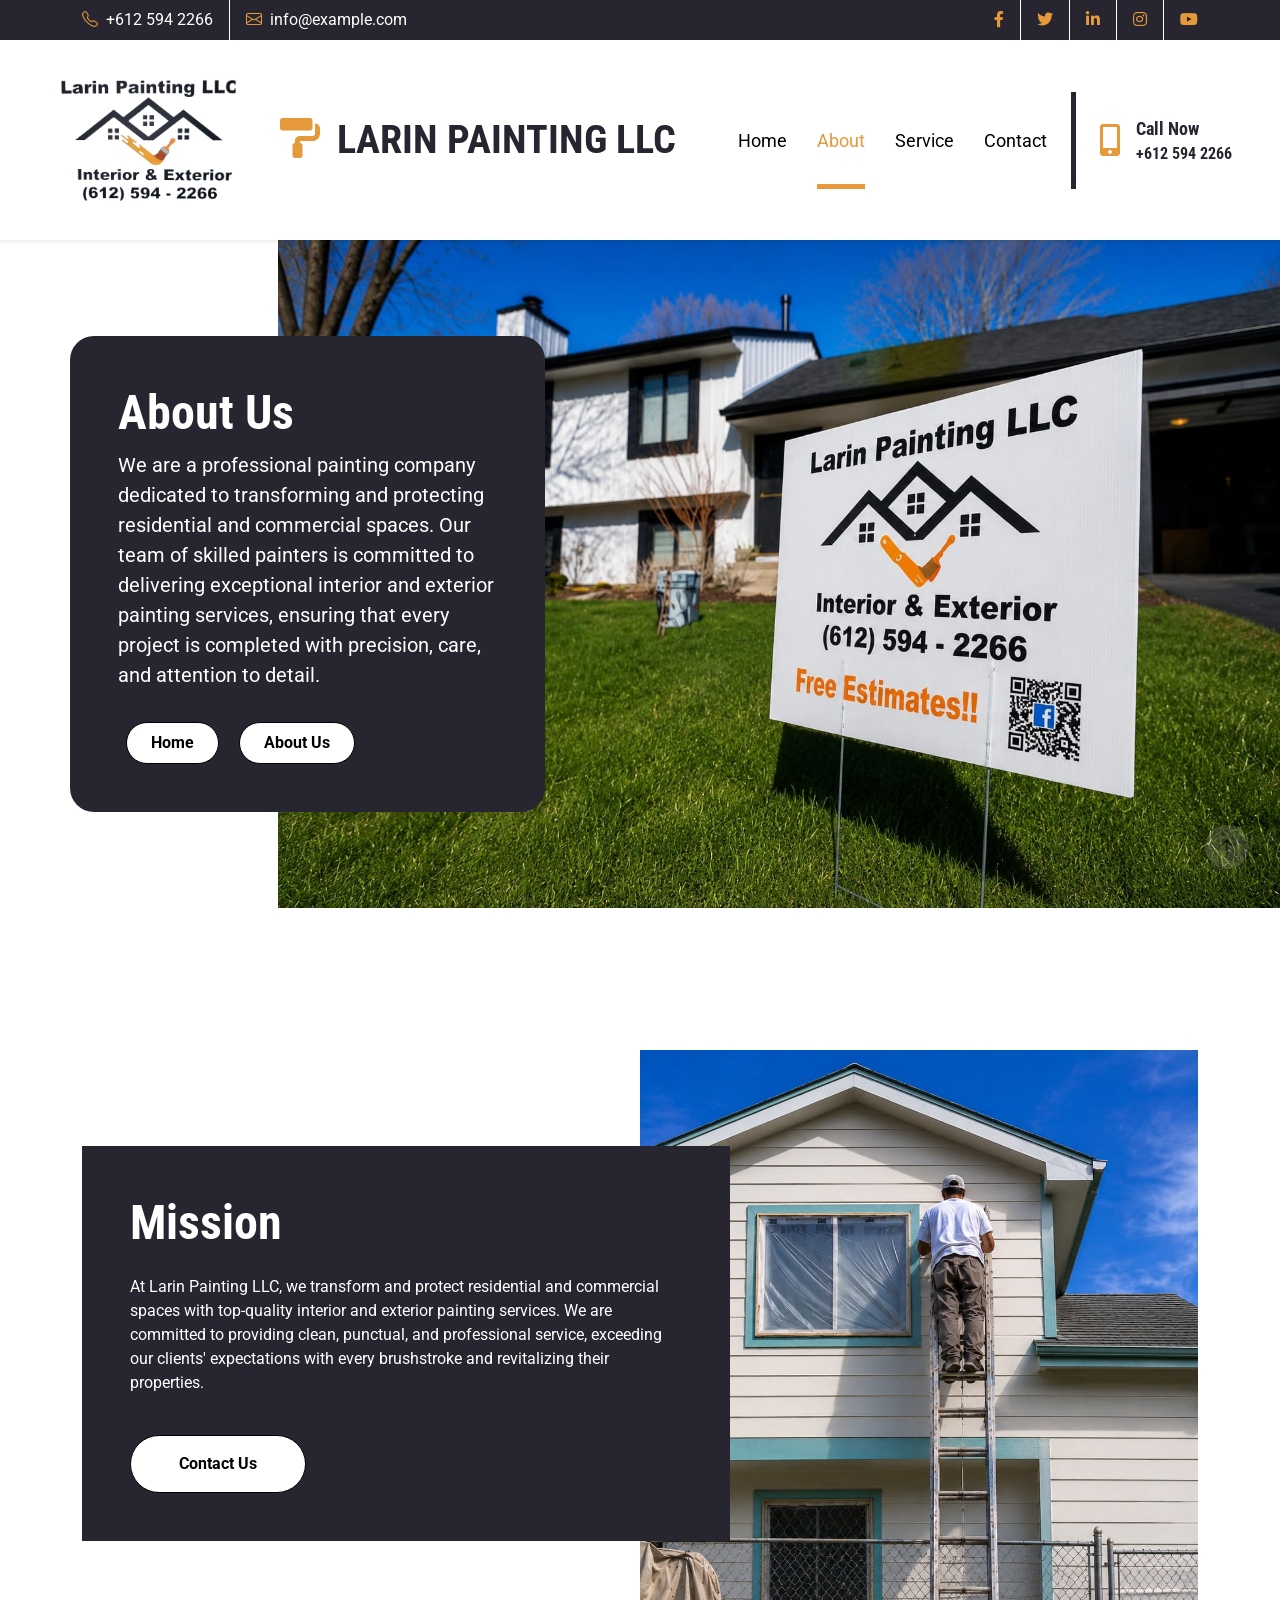
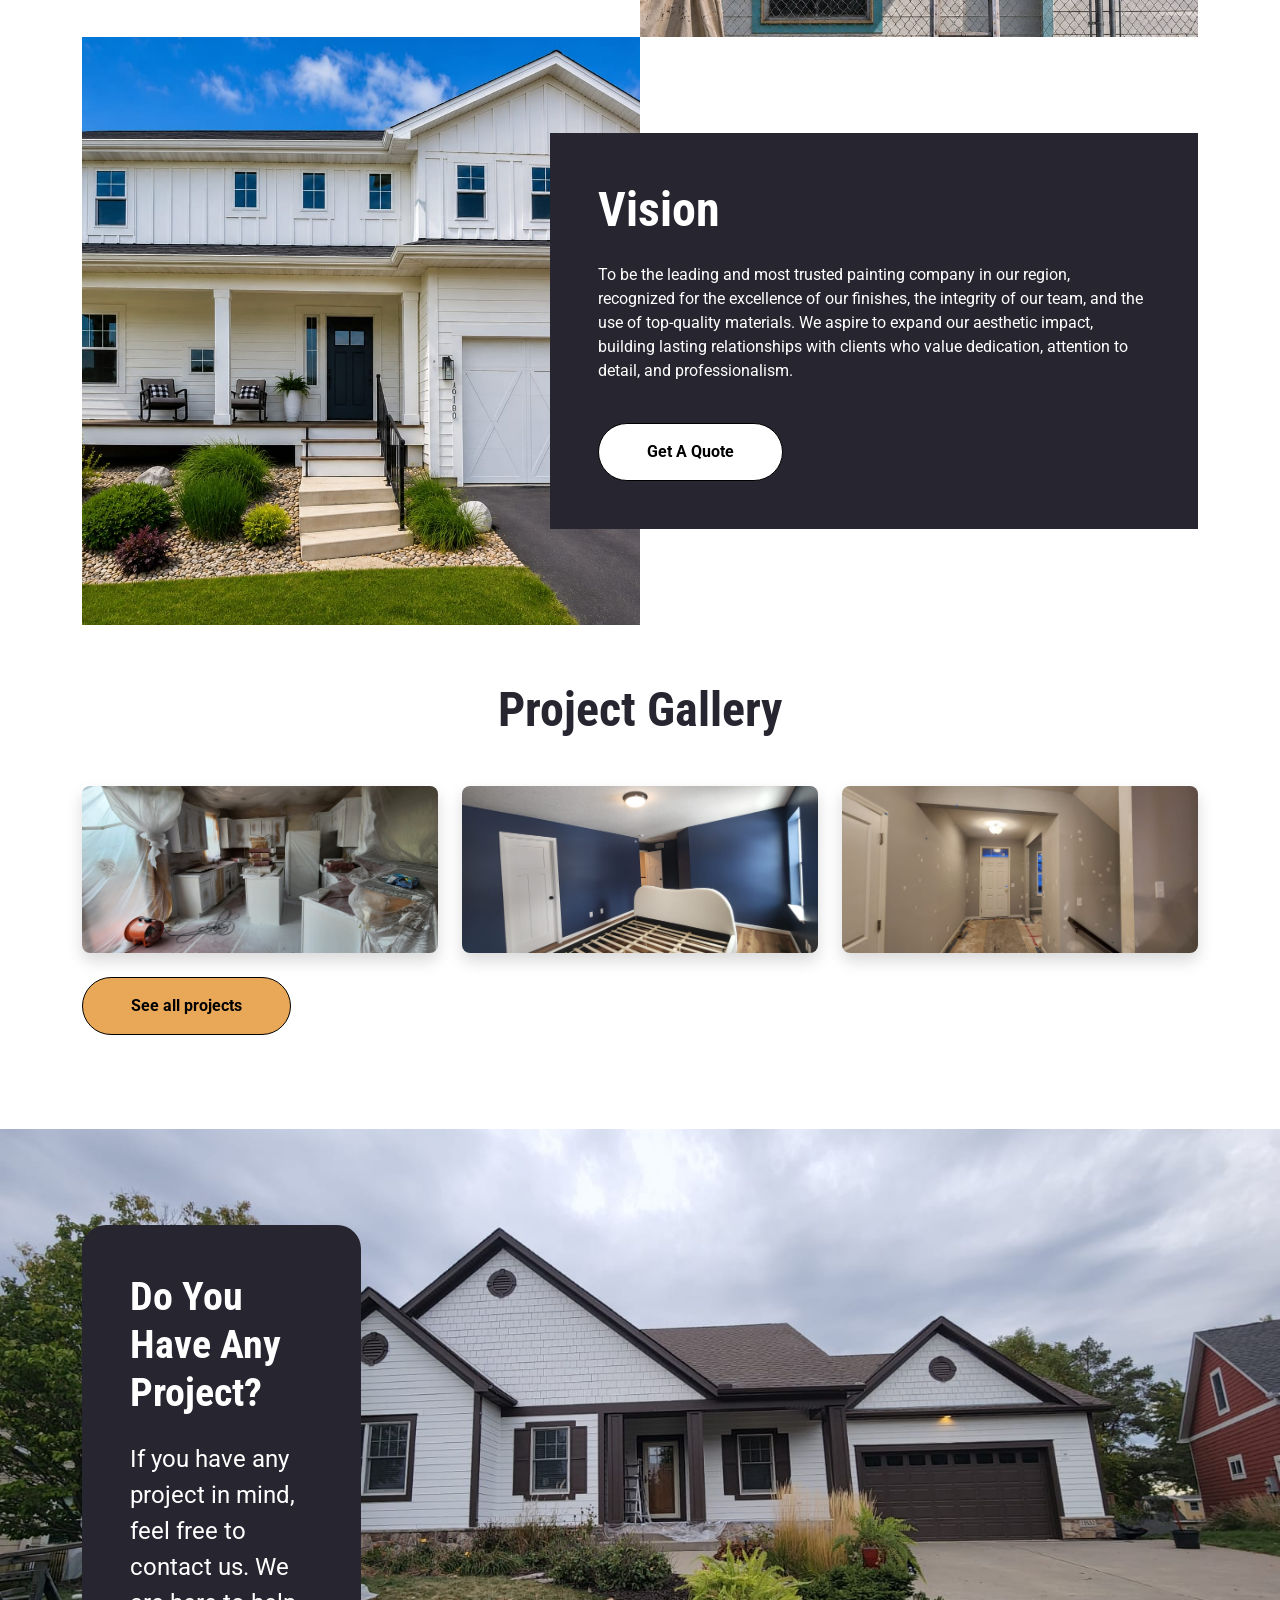
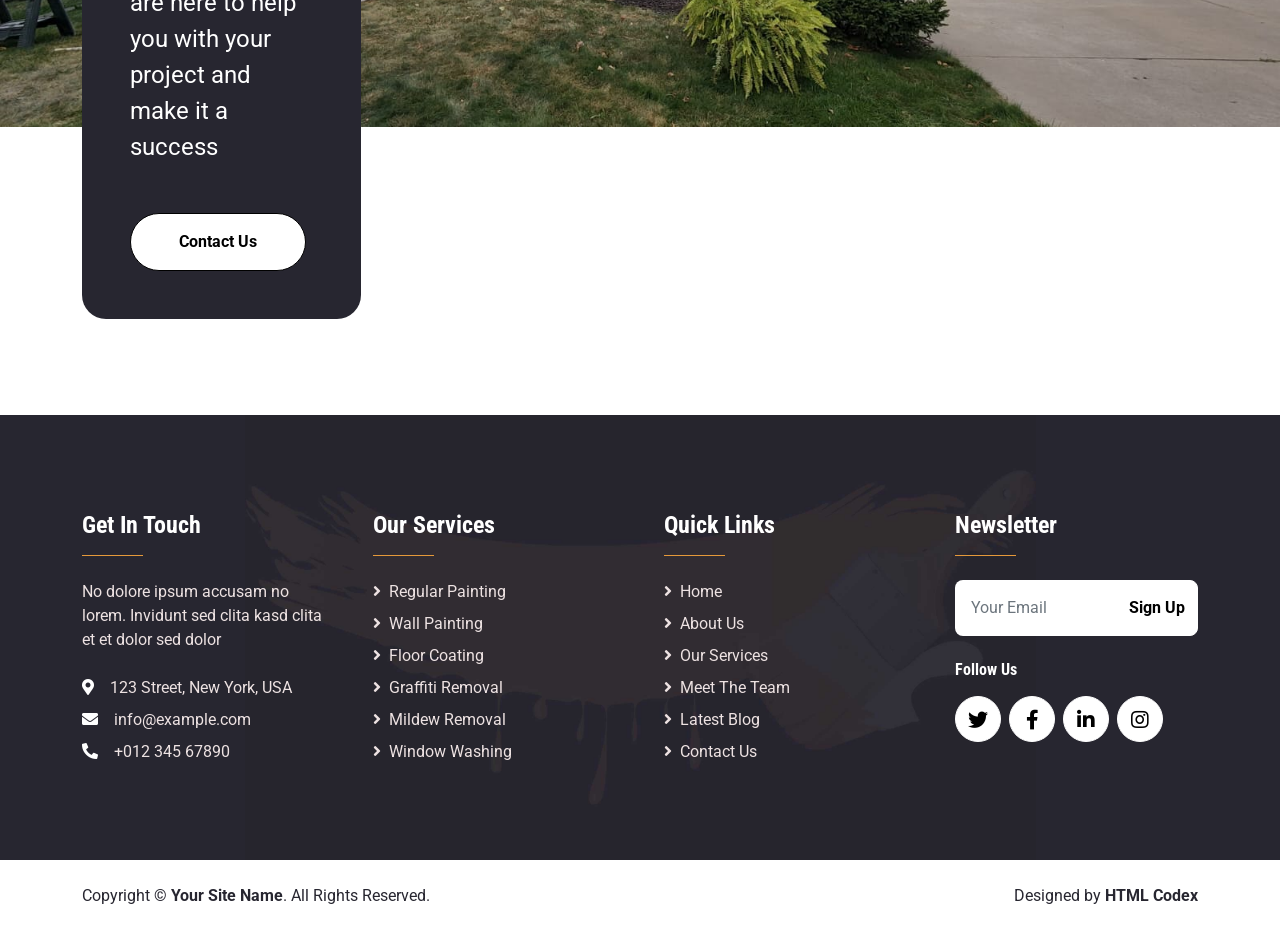
==== about.html @ 60dabbf8 "Correo agregado" ====
<!doctype html>
<html lang="en">
  <head>
    <meta charset="utf-8" />
    <title>PAINTER - Painting Company Website Template</title>
    <meta content="width=device-width, initial-scale=1.0" name="viewport" />
    <meta content="Free HTML Templates" name="keywords" />
    <meta content="Free HTML Templates" name="description" />

    <!-- Favicon -->
    <link href="img/favicon.ico" rel="icon" />

    <!-- Google Web Fonts -->
    <link rel="preconnect" href="https://fonts.gstatic.com" />
    <link
      href="https://fonts.googleapis.com/css2?family=Roboto+Condensed:wght@400;700&family=Roboto:wght@400;700&display=swap"
      rel="stylesheet"
    />

    <!-- Icon Font Stylesheet -->
    <link
      href="https://cdnjs.cloudflare.com/ajax/libs/font-awesome/5.15.0/css/all.min.css"
      rel="stylesheet"
    />
    <link
      href="https://cdn.jsdelivr.net/npm/bootstrap-icons@1.4.1/font/bootstrap-icons.css"
      rel="stylesheet"
    />

    <!-- Libraries Stylesheet -->
    <link href="lib/owlcarousel/assets/owl.carousel.min.css" rel="stylesheet" />

    <!-- Customized Bootstrap Stylesheet -->
    <link href="css/bootstrap.min.css" rel="stylesheet" />

    <!-- Template Stylesheet -->
    <link href="css/style.css" rel="stylesheet" />
  </head>

  <body>
    <!-- Topbar Start -->
    <div class="container-fluid bg-dark d-none d-lg-block">
      <div class="container">
        <div class="row">
          <div class="col-md-6 text-center text-lg-start mb-2 mb-lg-0">
            <div class="d-inline-flex align-items-center">
              <a class="text-white py-2 pe-3 border-end border-white" href=""
                ><i class="bi bi-telephone text-secondary me-2"></i>+612 594
                2266</a
              >
              <a class="text-white py-2 px-3" href=""
                ><i class="bi bi-envelope text-secondary me-2"></i
                >info@example.com</a
              >
            </div>
          </div>
          <div class="col-md-6 text-center text-lg-end">
            <div class="d-inline-flex align-items-center">
              <a class="text-body py-2 px-3 border-end border-white" href="">
                <i class="fab fa-facebook-f text-secondary"></i>
              </a>
              <a class="text-body py-2 px-3 border-end border-white" href="">
                <i class="fab fa-twitter text-secondary"></i>
              </a>
              <a class="text-body py-2 px-3 border-end border-white" href="">
                <i class="fab fa-linkedin-in text-secondary"></i>
              </a>
              <a class="text-body py-2 px-3 border-end border-white" href="">
                <i class="fab fa-instagram text-secondary"></i>
              </a>
              <a class="text-body py-2 ps-3" href="">
                <i class="fab fa-youtube text-secondary"></i>
              </a>
            </div>
          </div>
        </div>
      </div>
    </div>
    <!-- Topbar End -->

    <!-- Navbar Start -->
    <nav
      class="navbar navbar-expand-lg bg-white navbar-dark shadow-sm px-5 py-3 py-lg-0"
    >
      <a href="index.html" class="navbar-brand p-0">
        <img
          class="company-logo me-3"
          src="img/logo.jpeg"
          alt="Larin Painting Logo"
        />
      </a>
      <div class="d-flex justify-content-between align-items-center">
        <h1 class="m-0 text-uppercase text-dark company-title">
          <i class="fa fa-paint-roller text-secondary me-2"></i>
          Larin Painting LLC
        </h1>
        <button
          class="navbar-toggler bg-secondary"
          type="button"
          data-bs-toggle="collapse"
          data-bs-target="#navbarCollapse"
        >
          <span class="navbar-toggler-icon"></span>
        </button>
      </div>
      <div class="collapse navbar-collapse" id="navbarCollapse">
        <div
          class="navbar-nav ms-auto py-0 pe-4 border-end border-5 border-dark"
        >
          <a href="index.html" class="nav-item nav-link">Home</a>
          <a href="about.html" class="nav-item nav-link active">About</a>
          <a href="service.html" class="nav-item nav-link">Service</a>
          <!--<div class="nav-item dropdown">
            <a
              href="#"
              class="nav-link dropdown-toggle"
              data-bs-toggle="dropdown"
              >Pages</a
            >
            <div class="dropdown-menu m-0">
              <a href="blog.html" class="dropdown-item">Blog Grid</a>
              <a href="detail.html" class="dropdown-item">Blog Detail</a>
              <a href="team.html" class="dropdown-item">The Team</a>
              <a href="testimonial.html" class="dropdown-item">Testimonial</a>
            </div>
          </div>-->
          <a href="contact.html" class="nav-item nav-link">Contact</a>
        </div>
        <div class="d-none d-lg-flex align-items-center ps-4">
          <i class="fa fa-2x fa-mobile-alt text-secondary me-3"></i>
          <div>
            <h5 class="text-dark mb-1"><small>Call Now</small></h5>
            <h6 class="text-dark m-0">+612 594 2266</h6>
          </div>
        </div>
      </div>
    </nav>
    <!-- Navbar End -->

    <!-- Hero Start -->
    <div
      class="container-fluid bg-primary py-5 bg-hero"
      style="margin-bottom: 90px"
    >
      <div class="container py-5">
        <div class="row justify-content-start">
          <div
            class="col-lg-5 text-center text-lg-start bg-dark p-3 p-lg-5 rounded-3"
          >
            <h1 class="display-5 text-white">About Us</h1>
            <p class="fs-5 text-white mb-4">
              We are a professional painting company dedicated to transforming
              and protecting residential and commercial spaces. Our team of
              skilled painters is committed to delivering exceptional interior
              and exterior painting services, ensuring that every project is
              completed with precision, care, and attention to detail.
            </p>
            <div class="pt-2">
              <a href="" class="btn btn-secondary rounded-pill py-2 px-4 mx-2"
                >Home</a
              >
              <a href="" class="btn btn-secondary rounded-pill py-2 px-4 mx-2"
                >About Us</a
              >
            </div>
          </div>
        </div>
      </div>
    </div>
    <!-- Hero End -->

    <!-- About Start -->
    <div class="container-fluid py-1">
      <div class="container py-5">
        <div class="row gx-0 mb-3 mb-lg-0">
          <div class="col-lg-6 my-lg-5 py-lg-5">
            <div class="about-start bg-dark p-5">
              <h1 class="display-5 mb-4 text-white">Mission</h1>
              <p class="text-white">
                At Larin Painting LLC, we transform and protect residential and
                commercial spaces with top-quality interior and exterior
                painting services. We are committed to providing clean,
                punctual, and professional service, exceeding our clients'
                expectations with every brushstroke and revitalizing their
                properties.
              </p>
              <a
                href=""
                class="btn btn-secondary rounded-pill py-md-3 px-md-5 mt-4"
                >Contact Us</a
              >
            </div>
          </div>
          <div class="col-lg-6" style="min-height: 400px">
            <div class="position-relative h-100">
              <img
                class="position-absolute w-100 h-100"
                src="img/mision.jpeg"
                style="object-fit: cover"
              />
            </div>
          </div>
        </div>
        <div class="row gx-0">
          <div class="col-lg-6" style="min-height: 400px">
            <div class="position-relative h-100">
              <img
                class="position-absolute w-100 h-100"
                src="img/vision.jpeg"
                style="object-fit: cover"
              />
            </div>
          </div>
          <div class="col-lg-6 my-lg-5 py-lg-5">
            <div class="about-end bg-dark p-5">
              <h1 class="display-5 mb-4 text-white">Vision</h1>
              <p class="text-white">
                To be the leading and most trusted painting company in our
                region, recognized for the excellence of our finishes, the
                integrity of our team, and the use of top-quality materials. We
                aspire to expand our aesthetic impact, building lasting
                relationships with clients who value dedication, attention to
                detail, and professionalism.
              </p>
              <a
                href=""
                class="btn btn-secondary rounded-pill py-md-3 px-md-5 mt-4"
                >Get A Quote</a
              >
            </div>
          </div>
        </div>
      </div>
    </div>
    <!-- About End -->

    <div class="container py-1">
      <div class="text-center mb-5">
        <h1 class="display-5">Project Gallery</h1>
      </div>

      <div class="row g-4">
        <div class="col-md-4">
          <img src="img/project1.jpeg" class="img-fluid rounded shadow" />
        </div>

        <div class="col-md-4">
          <img src="img/project2.jpeg" class="img-fluid rounded shadow" />
        </div>

        <div class="col-md-4">
          <img src="img/project3.jpeg" class="img-fluid rounded shadow" />
        </div>
      </div>
      <a
        href="/projects.html"
        class="btn btn-secondary-projects rounded-pill py-md-3 px-md-5 mt-4"
        >See all projects</a
      >
    </div>

    <!-- Quote Start -->
    <!-- <div
      class="container-fluid bg-primary bg-quote py-5"
      style="margin: 90px 0"
    >
      <div class="container py-5">
        <div class="row g-0 justify-content-start">
          <div class="col-lg-5">
            <div class="bg-dark text-center p-5 rounded-3">
              <h1 class="mb-4 text-white">Get A Quote</h1>
              <form>
                <div class="row g-3">
                  <div class="col-12 col-sm-6">
                    <input
                      type="text"
                      class="form-control bg-primary border-0"
                      placeholder="Your Name"
                      style="height: 55px"
                    />
                  </div>
                  <div class="col-12 col-sm-6">
                    <input
                      type="email"
                      class="form-control bg-primary border-0"
                      placeholder="Your Email"
                      style="height: 55px"
                    />
                  </div>
                  <div class="col-12">
                    <textarea
                      class="form-control bg-primary border-0 py-3"
                      rows="2"
                      placeholder="Message"
                    ></textarea>
                  </div>
                  <div class="col-12">
                    <button class="btn btn-primary w-100 py-3" type="submit">
                      Get A Quote
                    </button>
                  </div>
                </div>
              </form>
            </div>
          </div>
        </div>
      </div>
    </div> -->
    <!-- Quote End -->

    <!-- Team Start -->
    <!--<div class="container-fluid py-5">
      <div class="container py-5">
        <div class="text-center mx-auto mb-5" style="max-width: 500px">
          <h1 class="display-5">Dedicated Team Members</h1>
          <hr class="w-25 mx-auto text-primary" style="opacity: 1" />
        </div>
        <div class="row g-3">
          <div class="col-lg-4 col-md-6">
            <div class="team-item">
              <img class="img-fluid w-100" src="img/team-1.jpg" alt="" />
              <div class="team-text">
                <div class="team-social">
                  <a
                    class="btn btn-lg btn-secondary btn-lg-square rounded-circle me-2"
                    href="#"
                    ><i class="fab fa-twitter"></i
                  ></a>
                  <a
                    class="btn btn-lg btn-secondary btn-lg-square rounded-circle me-2"
                    href="#"
                    ><i class="fab fa-facebook-f"></i
                  ></a>
                  <a
                    class="btn btn-lg btn-secondary btn-lg-square rounded-circle me-2"
                    href="#"
                    ><i class="fab fa-linkedin-in"></i
                  ></a>
                </div>
                <div class="mt-auto mb-3">
                  <h4 class="mb-1">Full Name</h4>
                  <span class="text-uppercase">Designation</span>
                </div>
              </div>
            </div>
          </div>
          <div class="col-lg-4 col-md-6">
            <div class="team-item">
              <img class="img-fluid w-100" src="img/team-2.jpg" alt="" />
              <div class="team-text">
                <div class="team-social">
                  <a
                    class="btn btn-lg btn-secondary btn-lg-square rounded-circle me-2"
                    href="#"
                    ><i class="fab fa-twitter"></i
                  ></a>
                  <a
                    class="btn btn-lg btn-secondary btn-lg-square rounded-circle me-2"
                    href="#"
                    ><i class="fab fa-facebook-f"></i
                  ></a>
                  <a
                    class="btn btn-lg btn-secondary btn-lg-square rounded-circle me-2"
                    href="#"
                    ><i class="fab fa-linkedin-in"></i
                  ></a>
                </div>
                <div class="mt-auto mb-3">
                  <h4 class="mb-1">Full Name</h4>
                  <span class="text-uppercase">Designation</span>
                </div>
              </div>
            </div>
          </div>
          <div class="col-lg-4 col-md-6">
            <div class="team-item">
              <img class="img-fluid w-100" src="img/team-3.jpg" alt="" />
              <div class="team-text">
                <div class="team-social">
                  <a
                    class="btn btn-lg btn-secondary btn-lg-square rounded-circle me-2"
                    href="#"
                    ><i class="fab fa-twitter"></i
                  ></a>
                  <a
                    class="btn btn-lg btn-secondary btn-lg-square rounded-circle me-2"
                    href="#"
                    ><i class="fab fa-facebook-f"></i
                  ></a>
                  <a
                    class="btn btn-lg btn-secondary btn-lg-square rounded-circle me-2"
                    href="#"
                    ><i class="fab fa-linkedin-in"></i
                  ></a>
                </div>
                <div class="mt-auto mb-3">
                  <h4 class="mb-1">Full Name</h4>
                  <span class="text-uppercase">Designation</span>
                </div>
              </div>
            </div>
          </div>
        </div>
      </div>
    </div>-->
    <!-- Team End -->

    <!-- Call To Action Start -->
    <div
      class="container-fluid bg-primary bg-call-to-action py-5"
      style="margin-top: 90px"
    >
      <div class="container py-5">
        <div class="row g-0 justify-content-start">
          <div class="col-lg-3 bg-dark p-5 rounded-3">
            <h1 class="display-6 mb-4 text-white">Do You Have Any Project?</h1>
            <p class="fs-4 fw-normal text-white mb-4">
              If you have any project in mind, feel free to contact us. We are
              here to help you with your project and make it a success
            </p>
            <a
              href="/contact.html"
              class="btn btn-secondary rounded-pill py-md-3 px-md-5 mt-4"
              >Contact Us</a
            >
          </div>
        </div>
      </div>
    </div>
    <!-- Call To Action Start -->

    <!-- Footer Start -->
    <div class="container-fluid bg-dark bg-footer text-light py-5">
      <div class="container py-5">
        <div class="row g-5">
          <div class="col-lg-3 col-md-6">
            <h4 class="text-primary">Get In Touch</h4>
            <hr class="w-25 text-secondary mb-4" style="opacity: 1" />
            <p class="mb-4">
              No dolore ipsum accusam no lorem. Invidunt sed clita kasd clita et
              et dolor sed dolor
            </p>
            <p class="mb-2">
              <i class="fa fa-map-marker-alt text-primary me-3"></i>123 Street,
              New York, USA
            </p>
            <p class="mb-2">
              <i class="fa fa-envelope text-primary me-3"></i>info@example.com
            </p>
            <p class="mb-0">
              <i class="fa fa-phone-alt text-primary me-3"></i>+012 345 67890
            </p>
          </div>
          <div class="col-lg-3 col-md-6">
            <h4 class="text-primary">Our Services</h4>
            <hr class="w-25 text-secondary mb-4" style="opacity: 1" />
            <div class="d-flex flex-column justify-content-start">
              <a class="text-light mb-2" href="#"
                ><i class="fa fa-angle-right me-2"></i>Regular Painting</a
              >
              <a class="text-light mb-2" href="#"
                ><i class="fa fa-angle-right me-2"></i>Wall Painting</a
              >
              <a class="text-light mb-2" href="#"
                ><i class="fa fa-angle-right me-2"></i>Floor Coating</a
              >
              <a class="text-light mb-2" href="#"
                ><i class="fa fa-angle-right me-2"></i>Graffiti Removal</a
              >
              <a class="text-light mb-2" href="#"
                ><i class="fa fa-angle-right me-2"></i>Mildew Removal</a
              >
              <a class="text-light" href="#"
                ><i class="fa fa-angle-right me-2"></i>Window Washing</a
              >
            </div>
          </div>
          <div class="col-lg-3 col-md-6">
            <h4 class="text-primary">Quick Links</h4>
            <hr class="w-25 text-secondary mb-4" style="opacity: 1" />
            <div class="d-flex flex-column justify-content-start">
              <a class="text-light mb-2" href="#"
                ><i class="fa fa-angle-right me-2"></i>Home</a
              >
              <a class="text-light mb-2" href="#"
                ><i class="fa fa-angle-right me-2"></i>About Us</a
              >
              <a class="text-light mb-2" href="#"
                ><i class="fa fa-angle-right me-2"></i>Our Services</a
              >
              <a class="text-light mb-2" href="#"
                ><i class="fa fa-angle-right me-2"></i>Meet The Team</a
              >
              <a class="text-light mb-2" href="#"
                ><i class="fa fa-angle-right me-2"></i>Latest Blog</a
              >
              <a class="text-light" href="#"
                ><i class="fa fa-angle-right me-2"></i>Contact Us</a
              >
            </div>
          </div>
          <div class="col-lg-3 col-md-6">
            <h4 class="text-primary">Newsletter</h4>
            <hr class="w-25 text-secondary mb-4" style="opacity: 1" />
            <form action="">
              <div class="input-group">
                <input
                  type="text"
                  class="form-control p-3 border-0"
                  placeholder="Your Email"
                />
                <button class="btn btn-primary">Sign Up</button>
              </div>
            </form>
            <h6 class="text-primary mt-4 mb-3">Follow Us</h6>
            <div class="d-flex">
              <a
                class="btn btn-lg btn-primary btn-lg-square rounded-circle me-2"
                href="#"
                ><i class="fab fa-twitter"></i
              ></a>
              <a
                class="btn btn-lg btn-primary btn-lg-square rounded-circle me-2"
                href="#"
                ><i class="fab fa-facebook-f"></i
              ></a>
              <a
                class="btn btn-lg btn-primary btn-lg-square rounded-circle me-2"
                href="#"
                ><i class="fab fa-linkedin-in"></i
              ></a>
              <a
                class="btn btn-lg btn-primary btn-lg-square rounded-circle"
                href="#"
                ><i class="fab fa-instagram"></i
              ></a>
            </div>
          </div>
        </div>
      </div>
    </div>
    <div class="container-fluid bg-primary text-dark py-4">
      <div class="container">
        <div class="row g-0">
          <div class="col-md-6 text-center text-md-start">
            <p class="mb-md-0">
              Copyright &copy;
              <a class="text-dark fw-bold" href="#">Your Site Name</a>. All
              Rights Reserved.
            </p>
          </div>
          <div class="col-md-6 text-center text-md-end">
            <p class="mb-0">
              Designed by
              <a class="text-dark fw-bold" href="https://htmlcodex.com"
                >HTML Codex</a
              >
            </p>
          </div>
        </div>
      </div>
    </div>
    <!-- Footer End -->

    <!-- Back to Top -->
    <a
      href="#"
      class="btn btn-lg btn-secondary btn-lg-square rounded-circle back-to-top"
      ><i class="bi bi-arrow-up"></i
    ></a>

    <!-- JavaScript Libraries -->
    <script src="https://code.jquery.com/jquery-3.4.1.min.js"></script>
    <script src="https://cdn.jsdelivr.net/npm/bootstrap@5.0.0/dist/js/bootstrap.bundle.min.js"></script>
    <script src="lib/easing/easing.min.js"></script>
    <script src="lib/waypoints/waypoints.min.js"></script>
    <script src="lib/owlcarousel/owl.carousel.min.js"></script>

    <!-- Template Javascript -->
    <script src="js/main.js"></script>
  </body>
</html>
---- css/style.css ----
/********** Template CSS **********/
:root {
  --primary: #e5993a;
  --secondary: #8cc641;
  --light: #000000;
  --dark: #272630;
}

.btn {
  font-weight: 700;
  transition: 0.5s;
}

.btn:hover {
  -webkit-box-shadow: 0 8px 6px -6px #555555;
  -moz-box-shadow: 0 8px 6px -6px #555555;
  box-shadow: 0 8px 6px -6px #555555;
}

.btn.btn-secondary {
  color: #000000;
}

.btn-square {
  width: 36px;
  height: 36px;
}

.btn-sm-square {
  width: 28px;
  height: 28px;
}

.btn-lg-square {
  width: 46px;
  height: 46px;
}

.btn-square,
.btn-sm-square,
.btn-lg-square {
  padding-left: 0;
  padding-right: 0;
  text-align: center;
}

.back-to-top {
  position: fixed;
  display: none;
  right: 30px;
  bottom: 30px;
  z-index: 99;
}

.navbar-dark .navbar-nav .nav-link {
  position: relative;
  margin-left: 30px;
  padding: 35px 0;
  font-size: 18px;
  color: var(--light);
  outline: none;
  transition: 0.5s;
}

.sticky-top.navbar-dark .navbar-nav .nav-link {
  padding: 20px 0;
}

.navbar-dark .navbar-nav .nav-link:hover,
.navbar-dark .navbar-nav .nav-link.active {
  color: var(--primary);
}

/*SAMUEL*/
@media (max-width: 768px) {
  .navbar-brand {
    display: flex;
    flex-direction: column;
    align-items: center;
    text-align: center;
  }

  .company-logo {
    width: 90%;
    height: auto;
    object-fit: contain;
  }

  .navbar-brand h1 {
    font-size: 1.2rem;
  }
}

@media (min-width: 992px) {
  .navbar-dark .navbar-nav .nav-link::before {
    position: absolute;
    content: "";
    width: 0;
    height: 5px;
    bottom: 0;
    left: 50%;
    background: var(--primary);
    transition: 0.5s;
  }

  .navbar-dark .navbar-nav .nav-link:hover::before,
  .navbar-dark .navbar-nav .nav-link.active::before {
    width: 100%;
    left: 0;
  }
}

@media (max-width: 991.98px) {
  .bg-hero {
    background-size: cover;
  }

  .navbar-dark .navbar-nav .nav-link {
    margin-left: 0;
    padding: 10px 0;
  }

  .company-logo.logo-hidden {
    display: none;
  }
}

.bg-hero {
  background: url(../img/hero.jpeg) top right no-repeat;
  background-size: contain;
  overflow: hidden;
}

.about-start,
.about-end {
  /* background: url(../img/about-bg.jpg) center center no-repeat; */
  background-size: contain;
}

@media (min-width: 992px) {
  .about-start {
    position: relative;
    margin-right: -90px;
    z-index: 1;
  }

  .about-end {
    position: relative;
    margin-left: -90px;
    z-index: 1;
  }
}

.service-item,
.contact-item {
  background: url(../img/service.jpg) top center no-repeat;
  background-size: cover;
  transition: 0.5s;
}

.service-item:hover,
.contact-item:hover {
  background: url(../img/service.jpg) bottom center no-repeat;
  background-size: cover;
}

.service-item .service-icon,
.contact-item .contact-icon {
  margin-top: -50px;
  width: 100px;
  height: 100px;
  color: var(--secondary);
  background: #ffffff;
  transform: rotate(-45deg);
}

.service-item .service-icon div,
.contact-item .contact-icon div {
  width: 100%;
  height: 100%;
  display: flex;
  align-items: center;
  justify-content: center;
  background: var(--primary);
  transition: 0.5s;
}

.service-item .service-icon i,
.contact-item .contact-icon i {
  transform: rotate(45deg);
  transition: 0.5s;
}

.service-item:hover .service-icon div,
.contact-item:hover .contact-icon div {
  background: var(--secondary);
}

.service-item:hover .service-icon i,
.contact-item:hover .contact-icon i {
  color: var(--primary);
}

.service-item a.btn {
  position: relative;
  bottom: -30px;
  opacity: 0;
}

.service-item:hover a.btn {
  bottom: 0;
  opacity: 1;
}

.bg-quote {
  background: url(../img/quote.jpeg) top right no-repeat;
  background-size: contain;
}

@media (max-width: 991.98px) {
  .bg-quote {
    background-size: cover;
  }
}

.team-item {
  position: relative;
  margin-bottom: 45px;
}

.team-text {
  position: absolute;
  display: flex;
  flex-direction: column;
  align-items: center;
  justify-content: center;
  background: url(../img/team.jpg) bottom center no-repeat;
  background-size: cover;
  height: 90px;
  padding: 0 30px;
  right: 45px;
  left: 45px;
  bottom: -45px;
  transition: 0.5s;
  z-index: 1;
}

.team-item:hover .team-text {
  height: 100%;
  bottom: 0;
}

.team-social {
  position: absolute;
  transition: 0.1s;
  transition-delay: 0s;
  opacity: 0;
}

.team-item:hover .team-social {
  transition-delay: 0.3s;
  opacity: 1;
}

.bg-testimonial {
  background:
    linear-gradient(
      to left,
      var(--primary) 0%,
      rgba(229, 153, 58, 0.85) 35%,
      rgba(229, 153, 58, 0.35) 60%,
      rgba(229, 153, 58, 0) 100%
    ),
    url(../img/testimonial.jpeg) top left no-repeat;

  background-size:
    100% 100%,
    contain;
  background-position:
    center,
    top left;
}

@media (max-width: 991.98px) {
  .bg-testimonial {
    background:
      linear-gradient(rgba(229, 153, 58, 0.3), rgba(229, 153, 58, 0.3)),
      url(../img/testimonial.jpeg) center center no-repeat;

    background-size: cover;
  }
}

.testimonial-carousel .owl-nav {
  margin-top: 30px;
  display: flex;
  justify-content: start;
}

.testimonial-carousel .owl-nav .owl-prev,
.testimonial-carousel .owl-nav .owl-next {
  position: relative;
  margin: 0 5px;
  width: 45px;
  height: 45px;
  display: flex;
  align-items: center;
  justify-content: center;
  color: #ffffff;
  background: var(--secondary);
  font-size: 22px;
  border-radius: 45px;
  transition: 0.5s;
}

.testimonial-carousel .owl-nav .owl-prev:hover,
.testimonial-carousel .owl-nav .owl-next:hover {
  color: var(--dark);
}

.testimonial-carousel .owl-item img {
  width: 60px;
  height: 60px;
}

.bg-call-to-action {
  background: url(../img/call-to-action.jpeg) top right no-repeat;
  background-size: contain;
}

.bg-footer {
  background: url(../img/footer.jpg) center center no-repeat;
  background-size: contain;
}

@media (max-width: 991.98px) {
  .bg-call-to-action,
  .bg-footer {
    background-size: cover;
  }
}
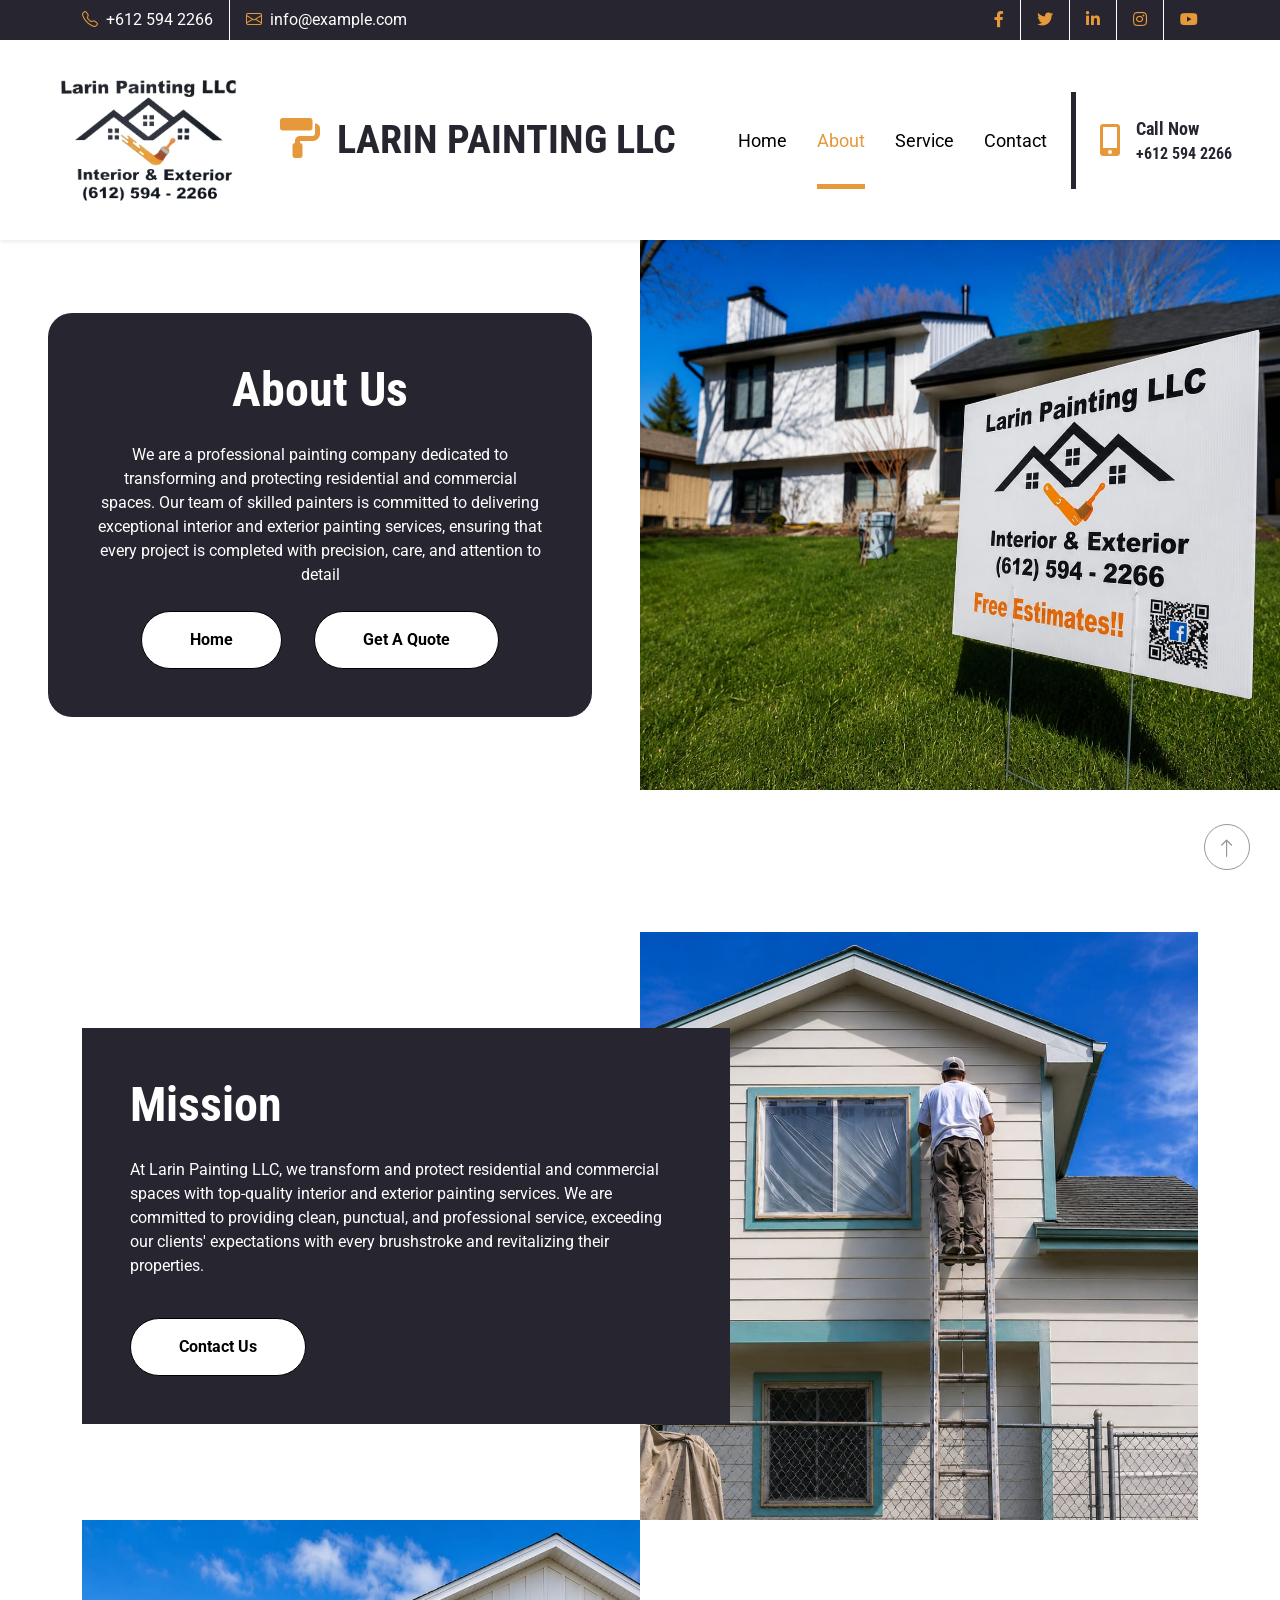
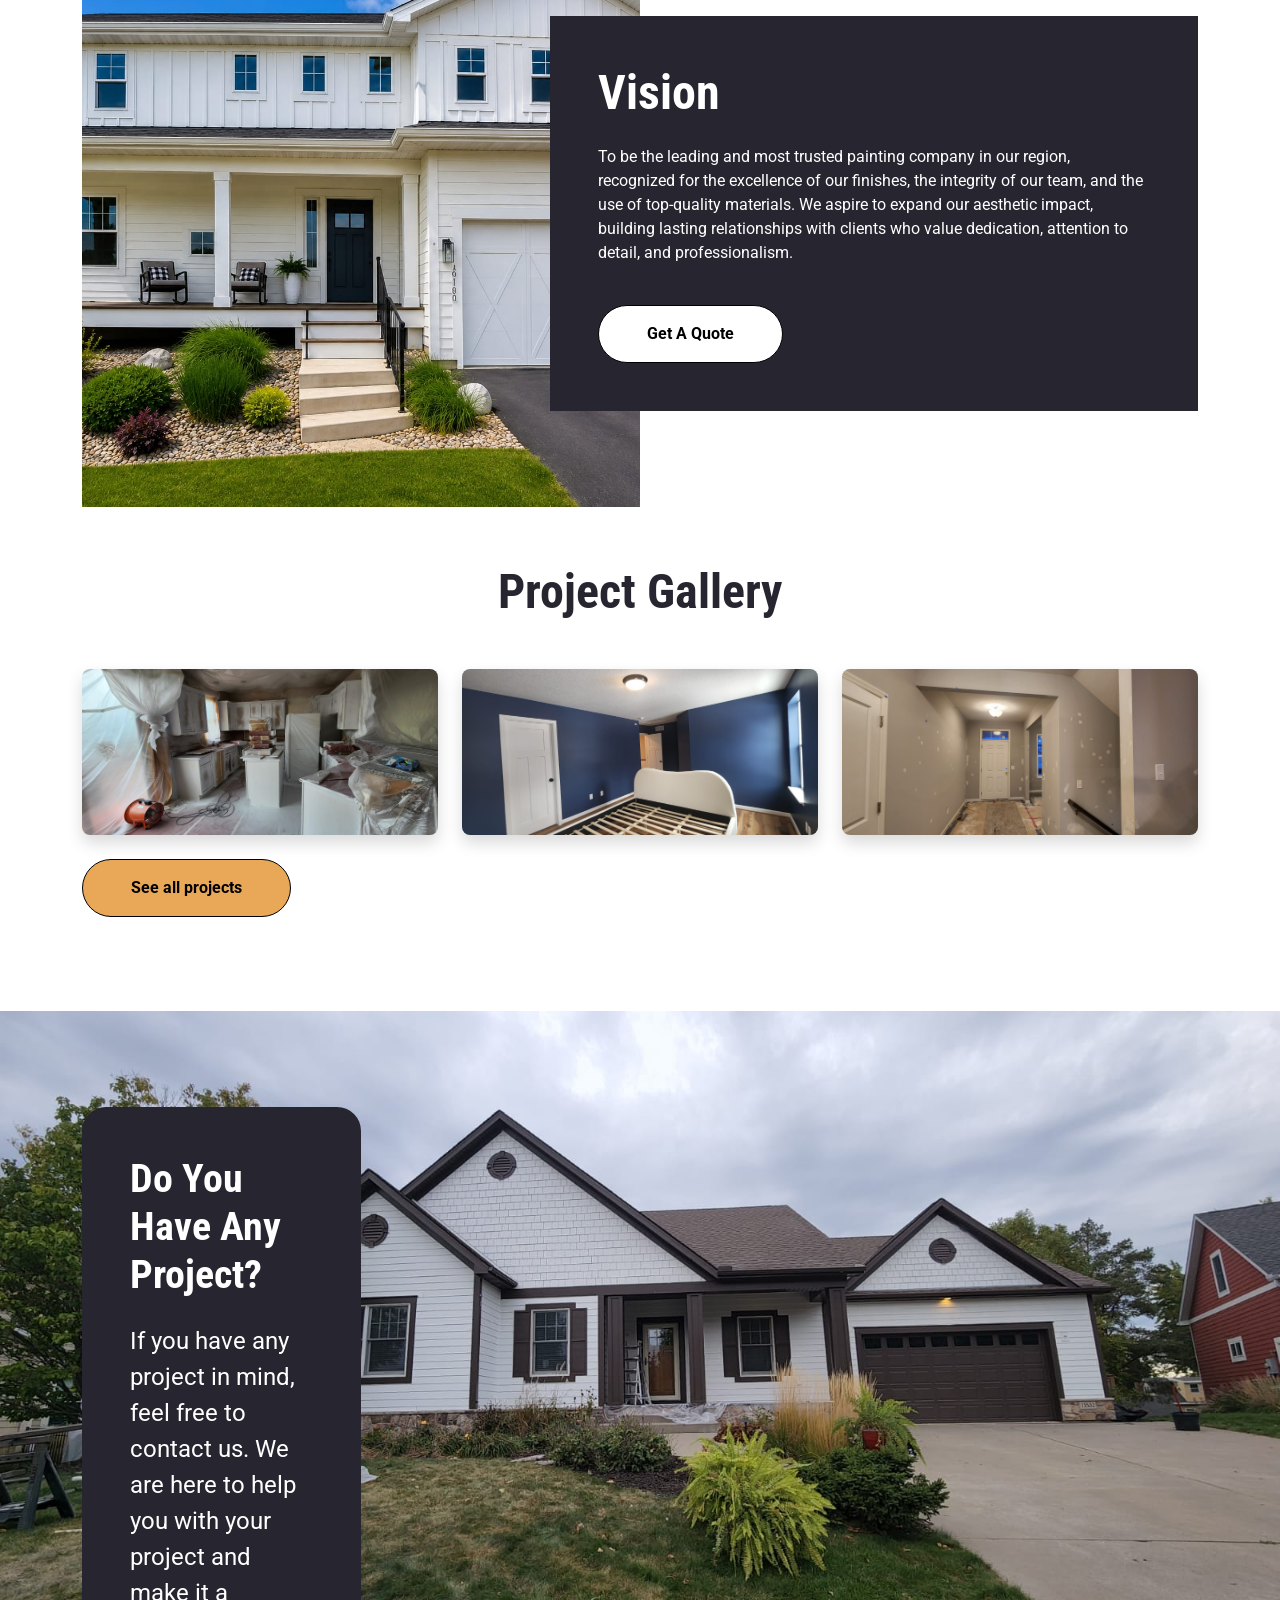
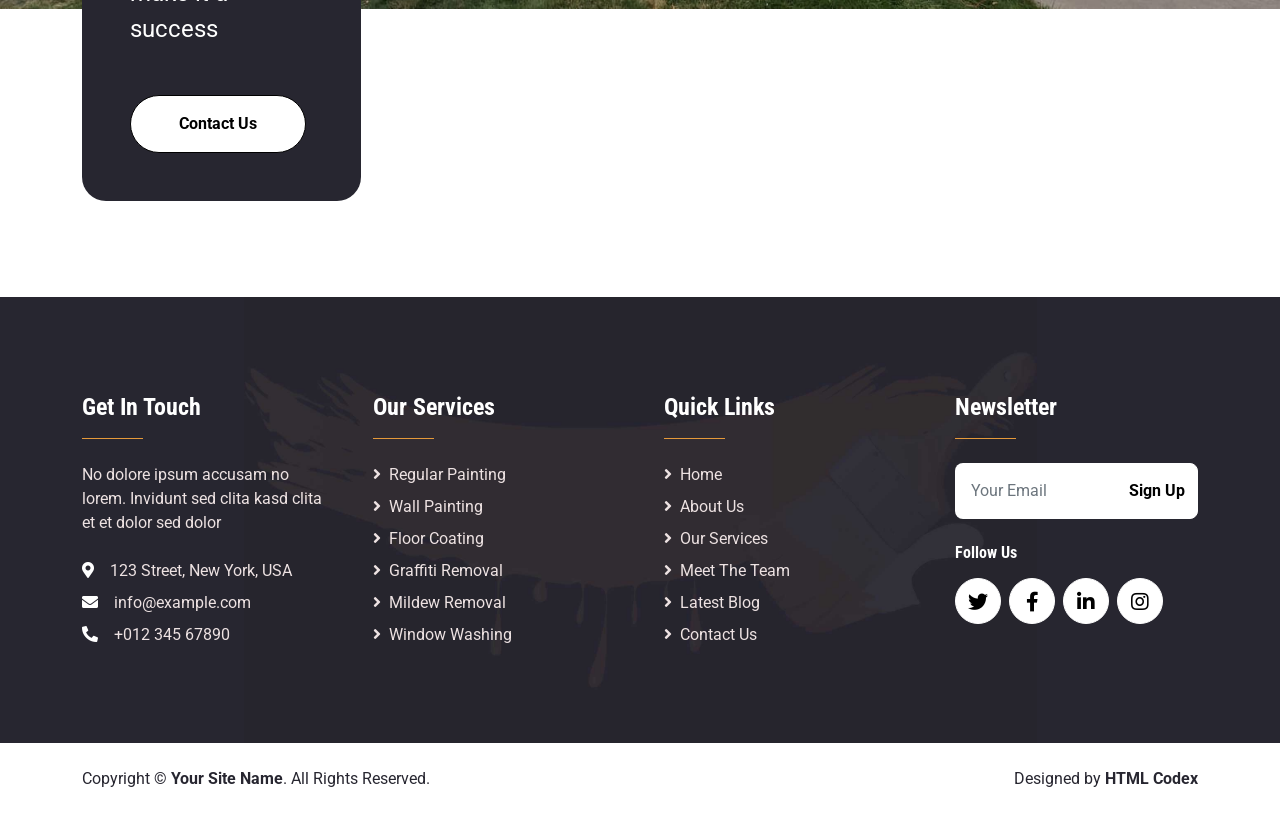
==== commit d3809b8f: "Adecuacion del Primer Servicio" ====
--- a/about.html
+++ b/about.html
@@ -138,30 +138,39 @@
     <!-- Navbar End -->
 
     <!-- Hero Start -->
-    <div
-      class="container-fluid bg-primary py-5 bg-hero"
-      style="margin-bottom: 90px"
-    >
-      <div class="container py-5">
-        <div class="row justify-content-start">
-          <div
-            class="col-lg-5 text-center text-lg-start bg-dark p-3 p-lg-5 rounded-3"
-          >
-            <h1 class="display-5 text-white">About Us</h1>
-            <p class="fs-5 text-white mb-4">
-              We are a professional painting company dedicated to transforming
-              and protecting residential and commercial spaces. Our team of
-              skilled painters is committed to delivering exceptional interior
-              and exterior painting services, ensuring that every project is
-              completed with precision, care, and attention to detail.
-            </p>
-            <div class="pt-2">
-              <a href="" class="btn btn-secondary rounded-pill py-2 px-4 mx-2"
-                >Home</a
-              >
-              <a href="" class="btn btn-secondary rounded-pill py-2 px-4 mx-2"
-                >About Us</a
-              >
+    <div class="container-fluid px-0" style="margin-bottom: 90px">
+      <div class="row g-0 align-items-stretch">
+        <!-- Imagen -->
+        <div class="col-lg-6 order-1 order-lg-2">
+          <div class="bg-hero h-100"></div>
+        </div>
+
+        <!-- Texto -->
+        <div
+          class="col-lg-6 order-2 order-lg-1 d-flex align-items-center bg-primary"
+        >
+          <div class="p-4 p-lg-5 w-100">
+            <div class="bg-dark rounded-3 p-4 p-lg-5">
+              <h1 class="display-5 text-white mb-4 text-center">About Us</h1>
+              <p class="fs-9 text-white mb-4 text-center">
+                We are a professional painting company dedicated to transforming
+                and protecting residential and commercial spaces. Our team of
+                skilled painters is committed to delivering exceptional interior
+                and exterior painting services, ensuring that every project is
+                completed with precision, care, and attention to detail
+              </p>
+              <div class="d-flex justify-content-center gap-3">
+                <a
+                  href="index.html"
+                  class="btn btn-secondary rounded-pill py-md-3 px-md-5 mx-2"
+                  >Home</a
+                >
+                <a
+                  href="contact.html"
+                  class="btn btn-secondary rounded-pill py-md-3 px-md-5 mx-2"
+                  >Get A Quote</a
+                >
+              </div>
             </div>
           </div>
         </div>
--- a/css/style.css
+++ b/css/style.css
@@ -112,7 +112,11 @@
 
 @media (max-width: 991.98px) {
   .bg-hero {
-    background-size: cover;
+    min-height: 300px;
+  }
+
+  .display-4 {
+    font-size: 2rem;
   }
 
   .navbar-dark .navbar-nav .nav-link {
@@ -126,9 +130,9 @@
 }
 
 .bg-hero {
-  background: url(../img/hero.jpeg) top right no-repeat;
-  background-size: contain;
-  overflow: hidden;
+  background: url("../img/hero.jpeg") center center no-repeat;
+  background-size: cover;
+  min-height: 550px;
 }
 
 .about-start,
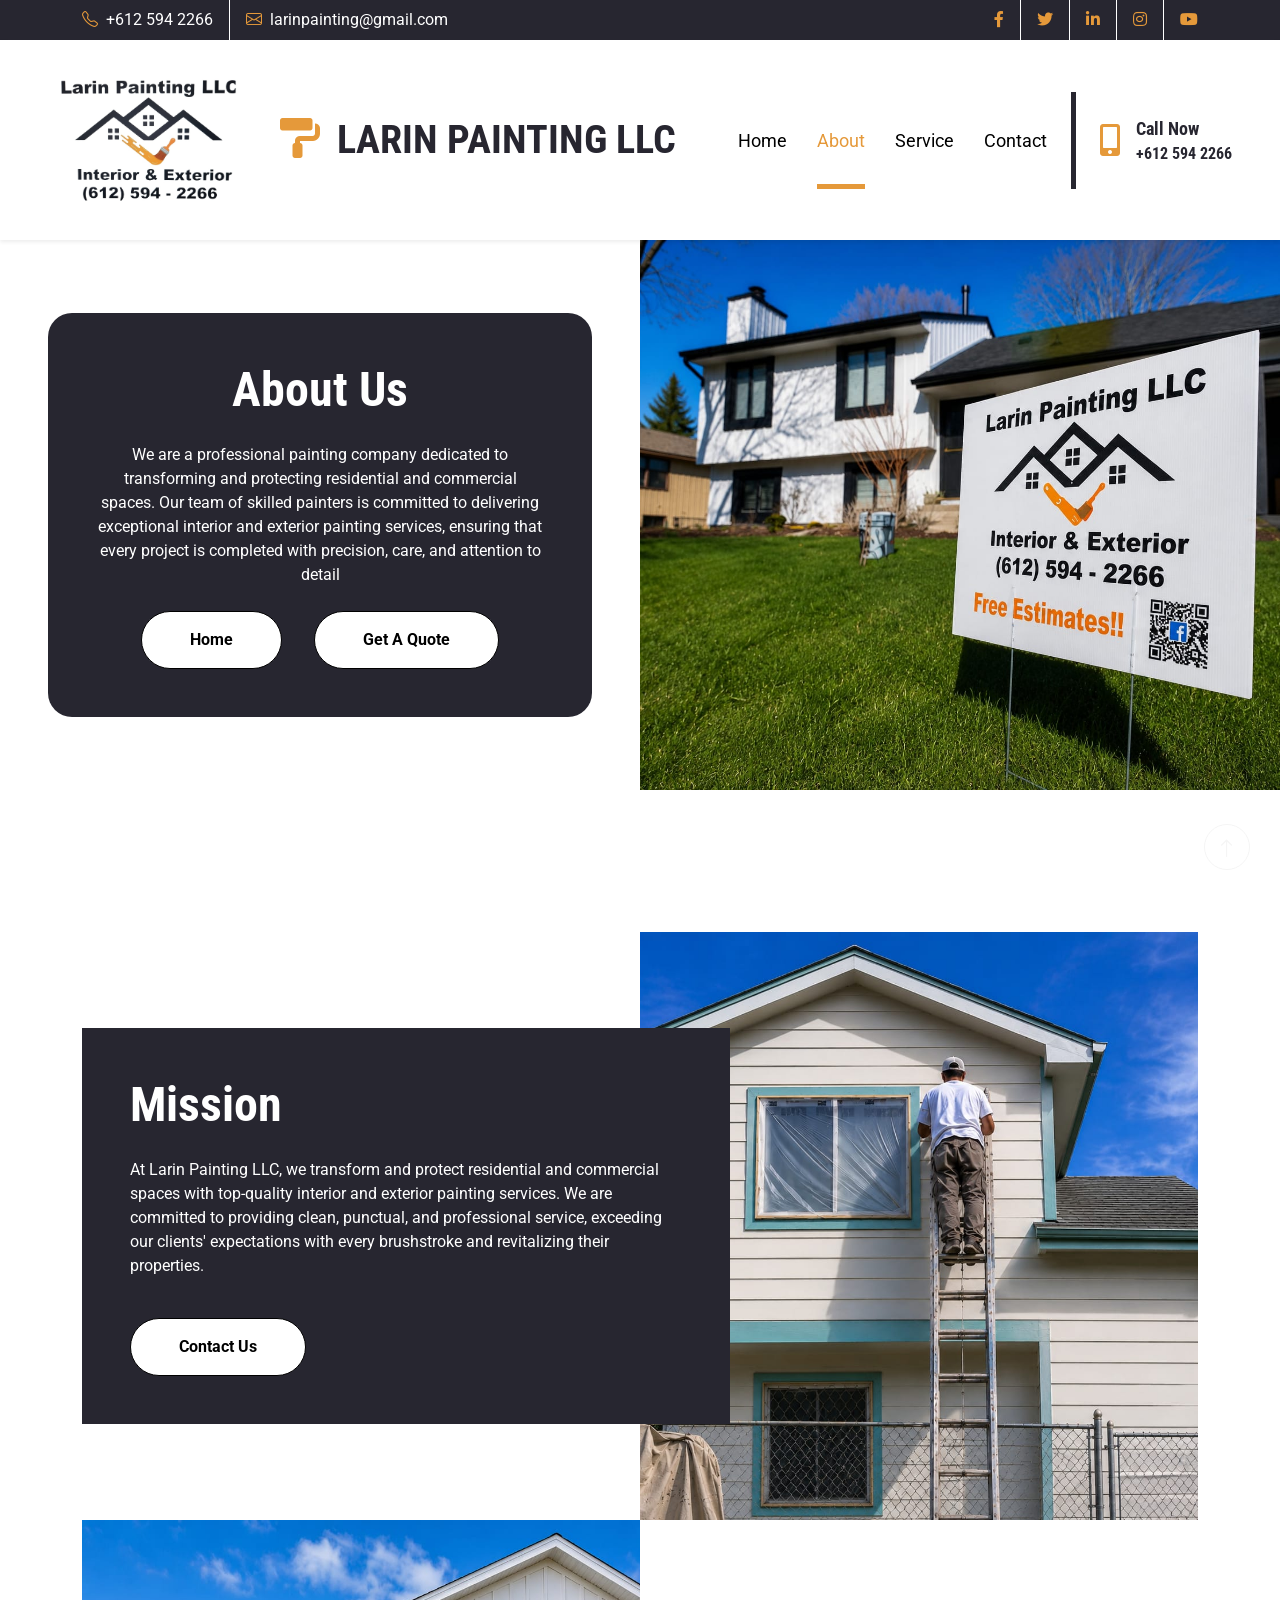
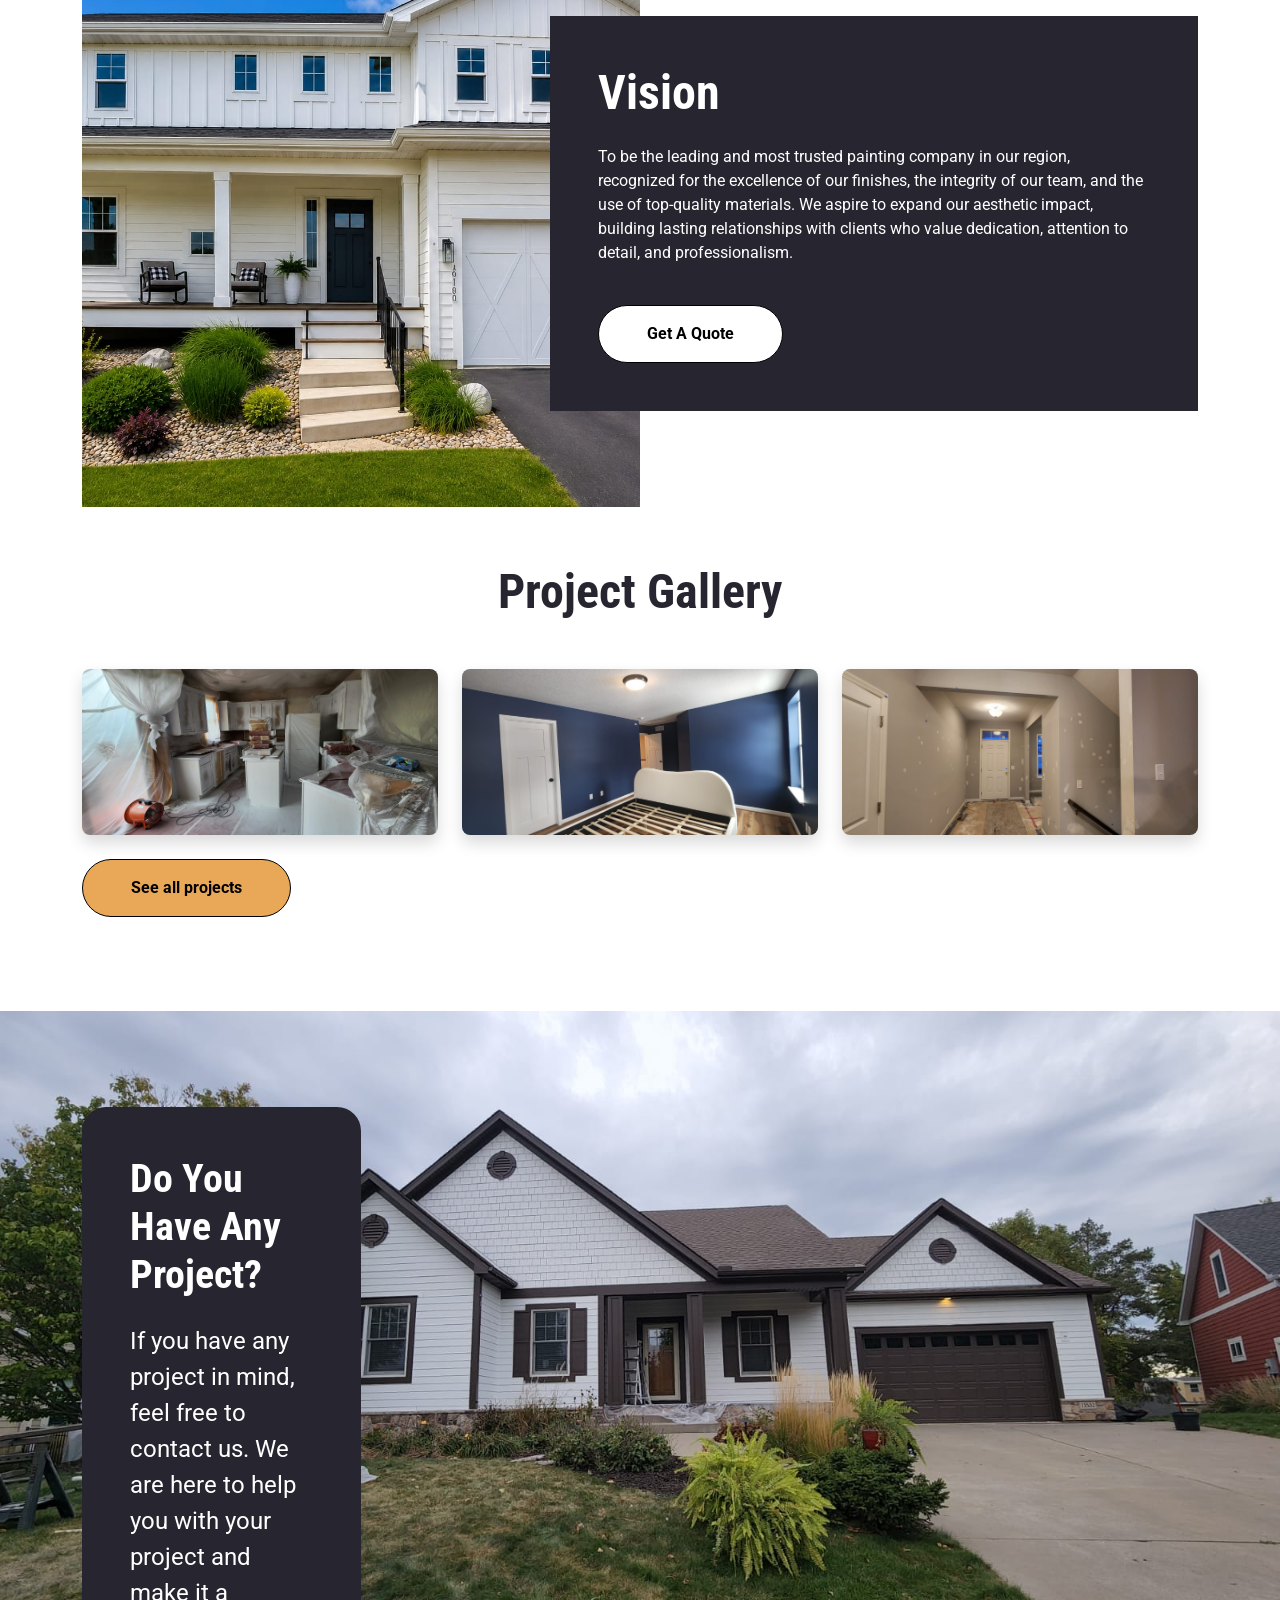
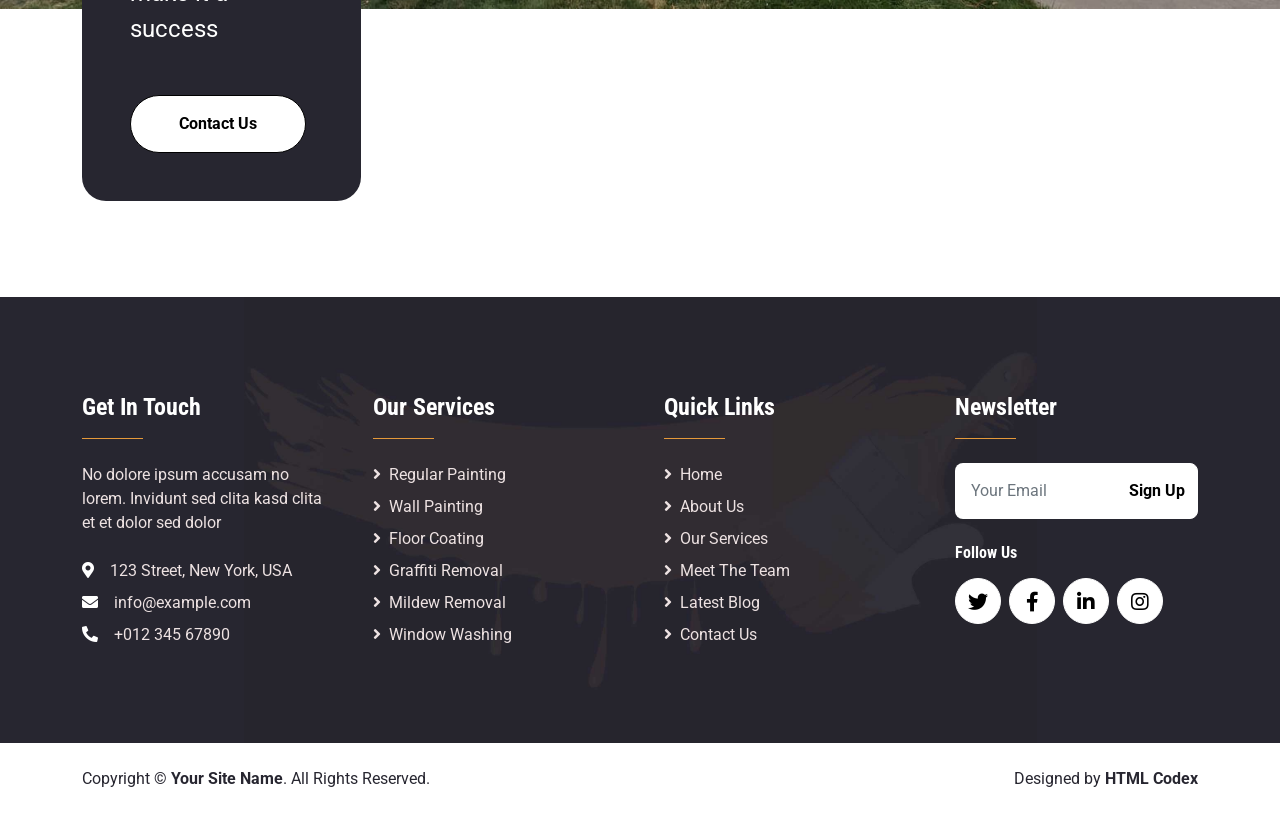
==== commit baefc4dc: "Adecuacion del Primer Servicio" ====
--- a/about.html
+++ b/about.html
@@ -44,13 +44,18 @@
         <div class="row">
           <div class="col-md-6 text-center text-lg-start mb-2 mb-lg-0">
             <div class="d-inline-flex align-items-center">
-              <a class="text-white py-2 pe-3 border-end border-white" href=""
+              <a
+                class="text-white py-2 pe-3 border-end border-white"
+                href="https://wa.me/16125942266"
+                target="_blank"
                 ><i class="bi bi-telephone text-secondary me-2"></i>+612 594
                 2266</a
               >
-              <a class="text-white py-2 px-3" href=""
+              <a
+                class="text-white py-2 px-3"
+                href="mailto:larinpainting@gmail.com"
                 ><i class="bi bi-envelope text-secondary me-2"></i
-                >info@example.com</a
+                >larinpainting@gmail.com</a
               >
             </div>
           </div>
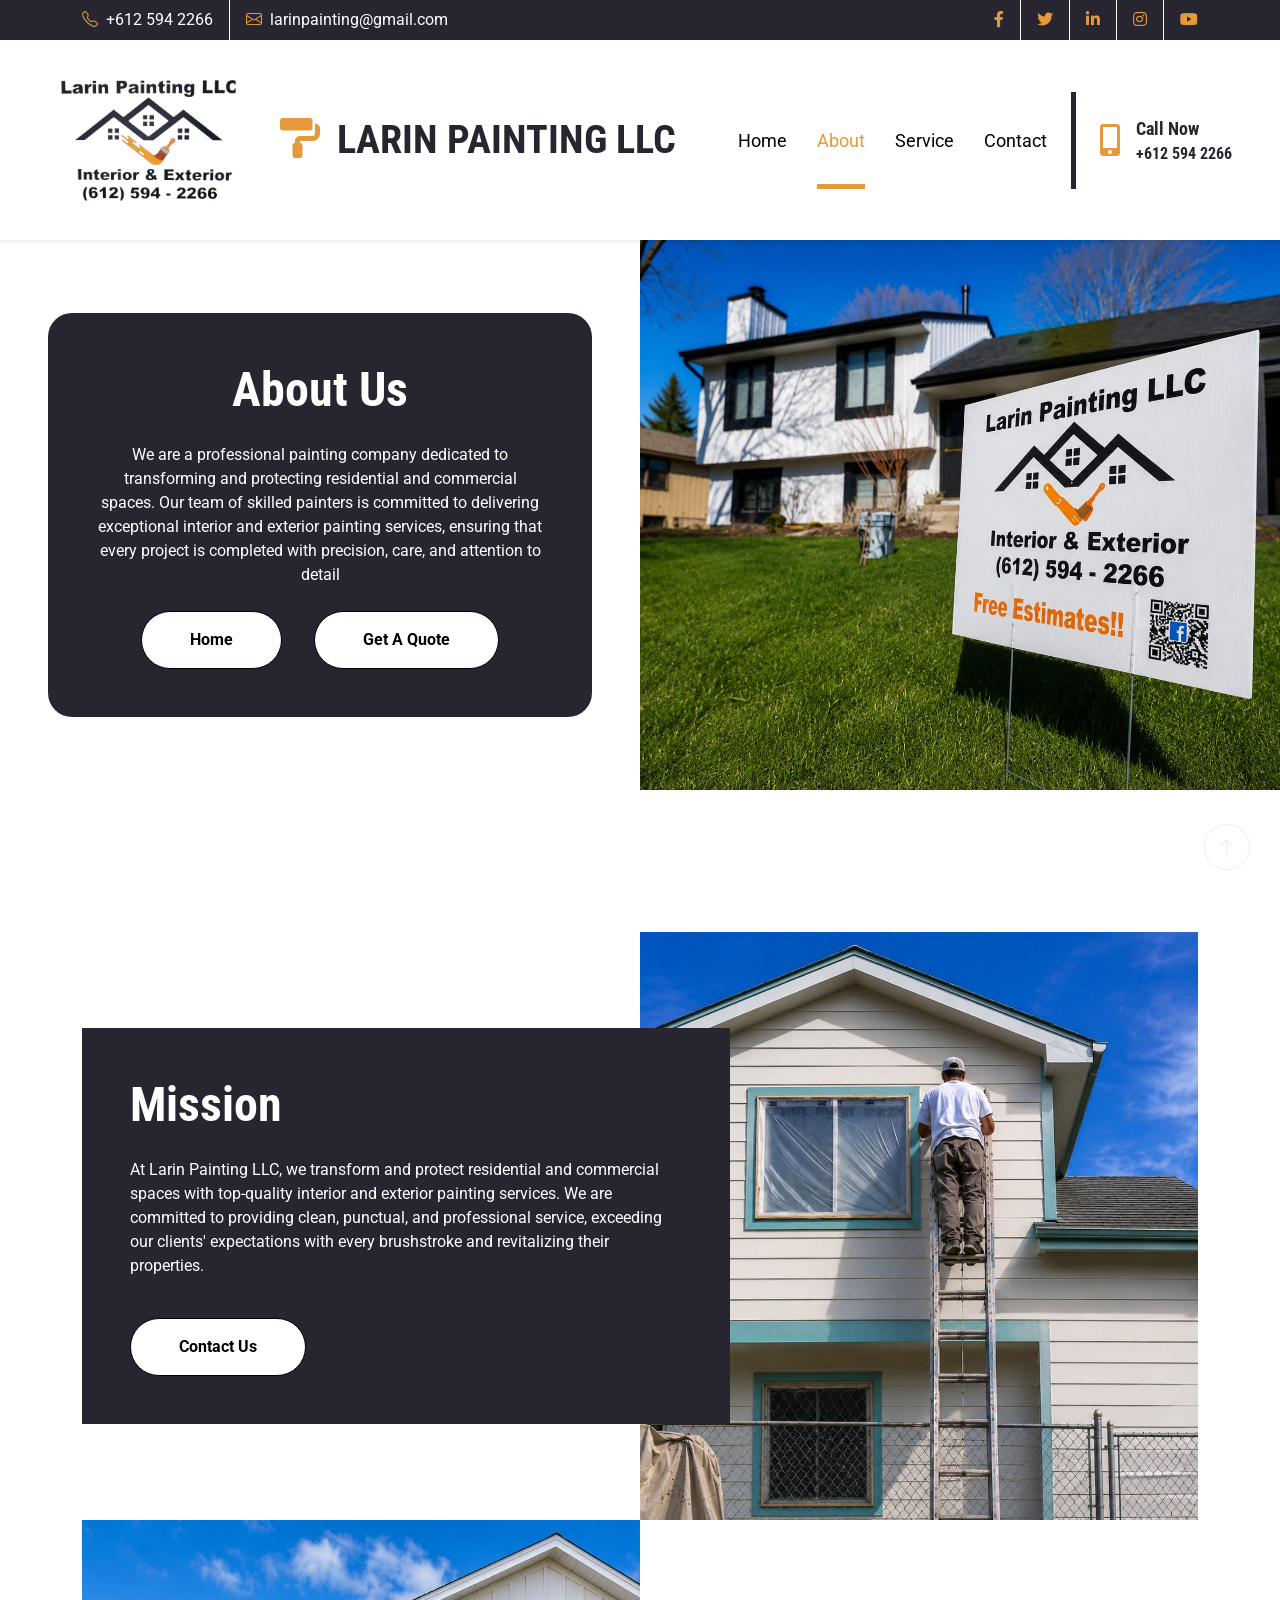
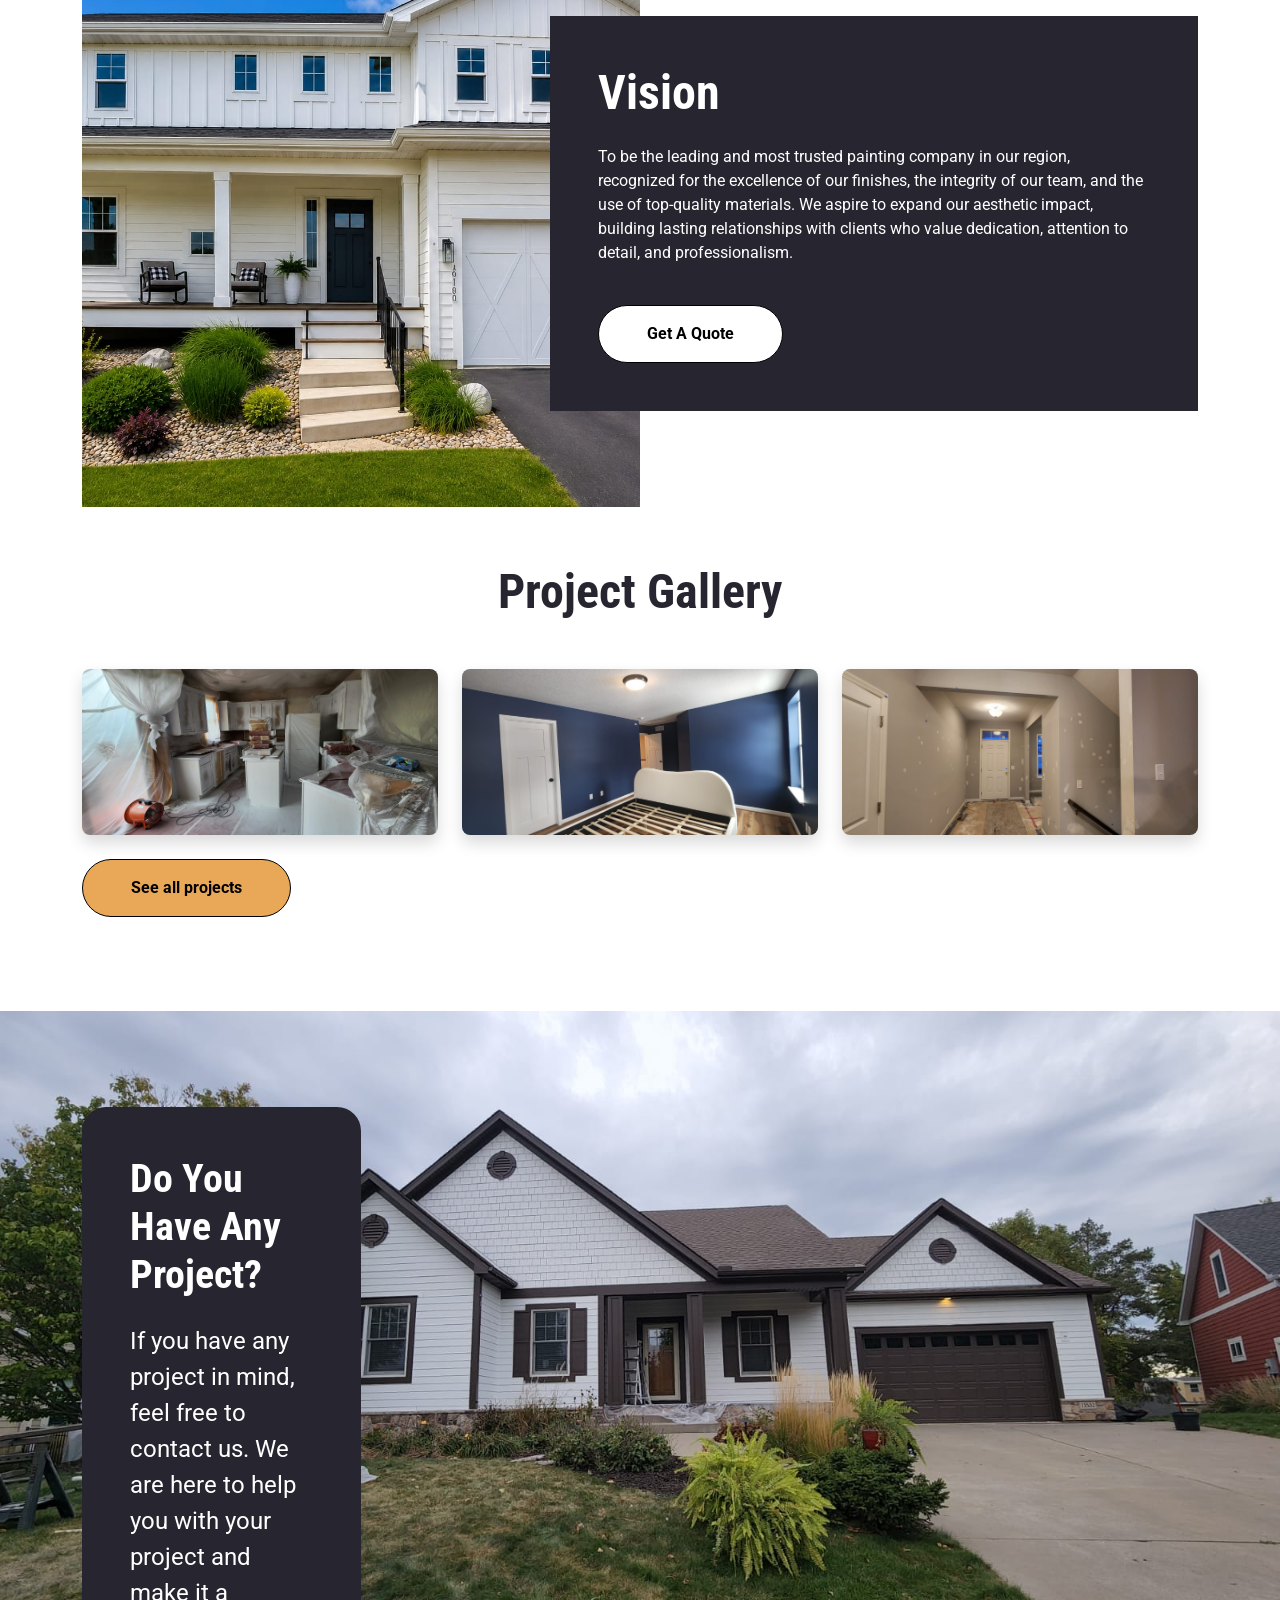
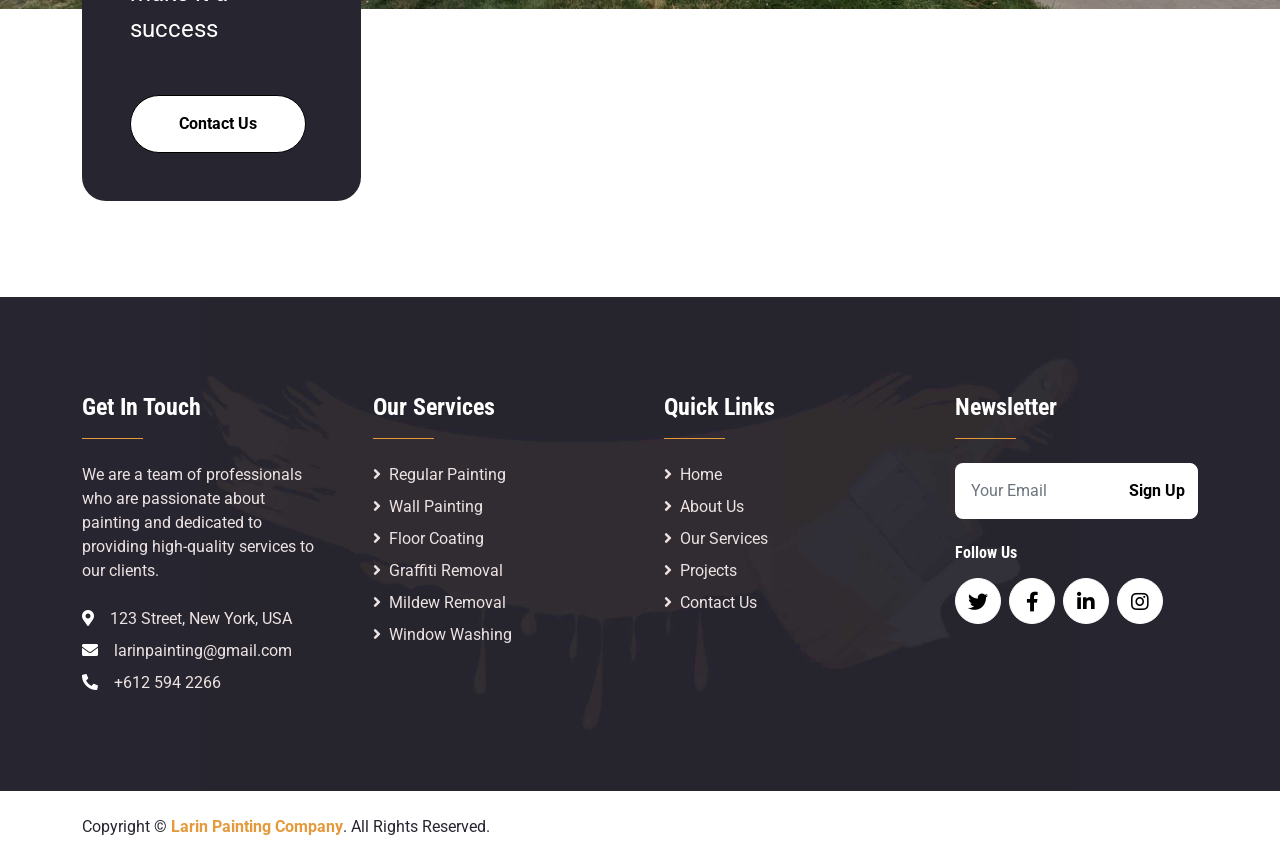
==== commit e91fe47e: "Reestructuración del Footer" ====
--- a/about.html
+++ b/about.html
@@ -451,40 +451,41 @@
             <h4 class="text-primary">Get In Touch</h4>
             <hr class="w-25 text-secondary mb-4" style="opacity: 1" />
             <p class="mb-4">
-              No dolore ipsum accusam no lorem. Invidunt sed clita kasd clita et
-              et dolor sed dolor
+              We are a team of professionals who are passionate about painting
+              and dedicated to providing high-quality services to our clients.
             </p>
             <p class="mb-2">
               <i class="fa fa-map-marker-alt text-primary me-3"></i>123 Street,
               New York, USA
             </p>
             <p class="mb-2">
-              <i class="fa fa-envelope text-primary me-3"></i>info@example.com
+              <i class="fa fa-envelope text-primary me-3"></i
+              >larinpainting@gmail.com
             </p>
             <p class="mb-0">
-              <i class="fa fa-phone-alt text-primary me-3"></i>+012 345 67890
+              <i class="fa fa-phone-alt text-primary me-3"></i>+612 594 2266
             </p>
           </div>
           <div class="col-lg-3 col-md-6">
             <h4 class="text-primary">Our Services</h4>
             <hr class="w-25 text-secondary mb-4" style="opacity: 1" />
             <div class="d-flex flex-column justify-content-start">
-              <a class="text-light mb-2" href="#"
+              <a class="text-light mb-2" href="service.html"
                 ><i class="fa fa-angle-right me-2"></i>Regular Painting</a
               >
-              <a class="text-light mb-2" href="#"
+              <a class="text-light mb-2" href="service.html"
                 ><i class="fa fa-angle-right me-2"></i>Wall Painting</a
               >
-              <a class="text-light mb-2" href="#"
+              <a class="text-light mb-2" href="service.html"
                 ><i class="fa fa-angle-right me-2"></i>Floor Coating</a
               >
-              <a class="text-light mb-2" href="#"
+              <a class="text-light mb-2" href="service.html"
                 ><i class="fa fa-angle-right me-2"></i>Graffiti Removal</a
               >
-              <a class="text-light mb-2" href="#"
+              <a class="text-light mb-2" href="service.html"
                 ><i class="fa fa-angle-right me-2"></i>Mildew Removal</a
               >
-              <a class="text-light" href="#"
+              <a class="text-light" href="service.html"
                 ><i class="fa fa-angle-right me-2"></i>Window Washing</a
               >
             </div>
@@ -493,22 +494,19 @@
             <h4 class="text-primary">Quick Links</h4>
             <hr class="w-25 text-secondary mb-4" style="opacity: 1" />
             <div class="d-flex flex-column justify-content-start">
-              <a class="text-light mb-2" href="#"
+              <a class="text-light mb-2" href="index.html"
                 ><i class="fa fa-angle-right me-2"></i>Home</a
               >
-              <a class="text-light mb-2" href="#"
+              <a class="text-light mb-2" href="about.html"
                 ><i class="fa fa-angle-right me-2"></i>About Us</a
               >
-              <a class="text-light mb-2" href="#"
+              <a class="text-light mb-2" href="services.html"
                 ><i class="fa fa-angle-right me-2"></i>Our Services</a
               >
-              <a class="text-light mb-2" href="#"
-                ><i class="fa fa-angle-right me-2"></i>Meet The Team</a
-              >
-              <a class="text-light mb-2" href="#"
-                ><i class="fa fa-angle-right me-2"></i>Latest Blog</a
-              >
-              <a class="text-light" href="#"
+              <a class="text-light mb-2" href="projects.html"
+                ><i class="fa fa-angle-right me-2"></i>Projects</a
+              >
+              <a class="text-light" href="contact.html"
                 ><i class="fa fa-angle-right me-2"></i>Contact Us</a
               >
             </div>
@@ -559,18 +557,28 @@
           <div class="col-md-6 text-center text-md-start">
             <p class="mb-md-0">
               Copyright &copy;
-              <a class="text-dark fw-bold" href="#">Your Site Name</a>. All
-              Rights Reserved.
-            </p>
-          </div>
-          <div class="col-md-6 text-center text-md-end">
+              <a class="text-secondary fw-bold" href="./index.html"
+                >Larin Painting Company</a
+              >. All Rights Reserved.
+            </p>
+          </div>
+          <!-- <div class="col-md-6 text-center text-md-end">
             <p class="mb-0">
               Designed by
               <a class="text-dark fw-bold" href="https://htmlcodex.com"
                 >HTML Codex</a
               >
             </p>
-          </div>
+            <p>
+              <br />Distributed By:
+              <a
+                class="border-bottom"
+                href="https://themewagon.com"
+                target="_blank"
+                >ThemeWagon</a
+              >
+            </p>
+          </div> -->
         </div>
       </div>
     </div>
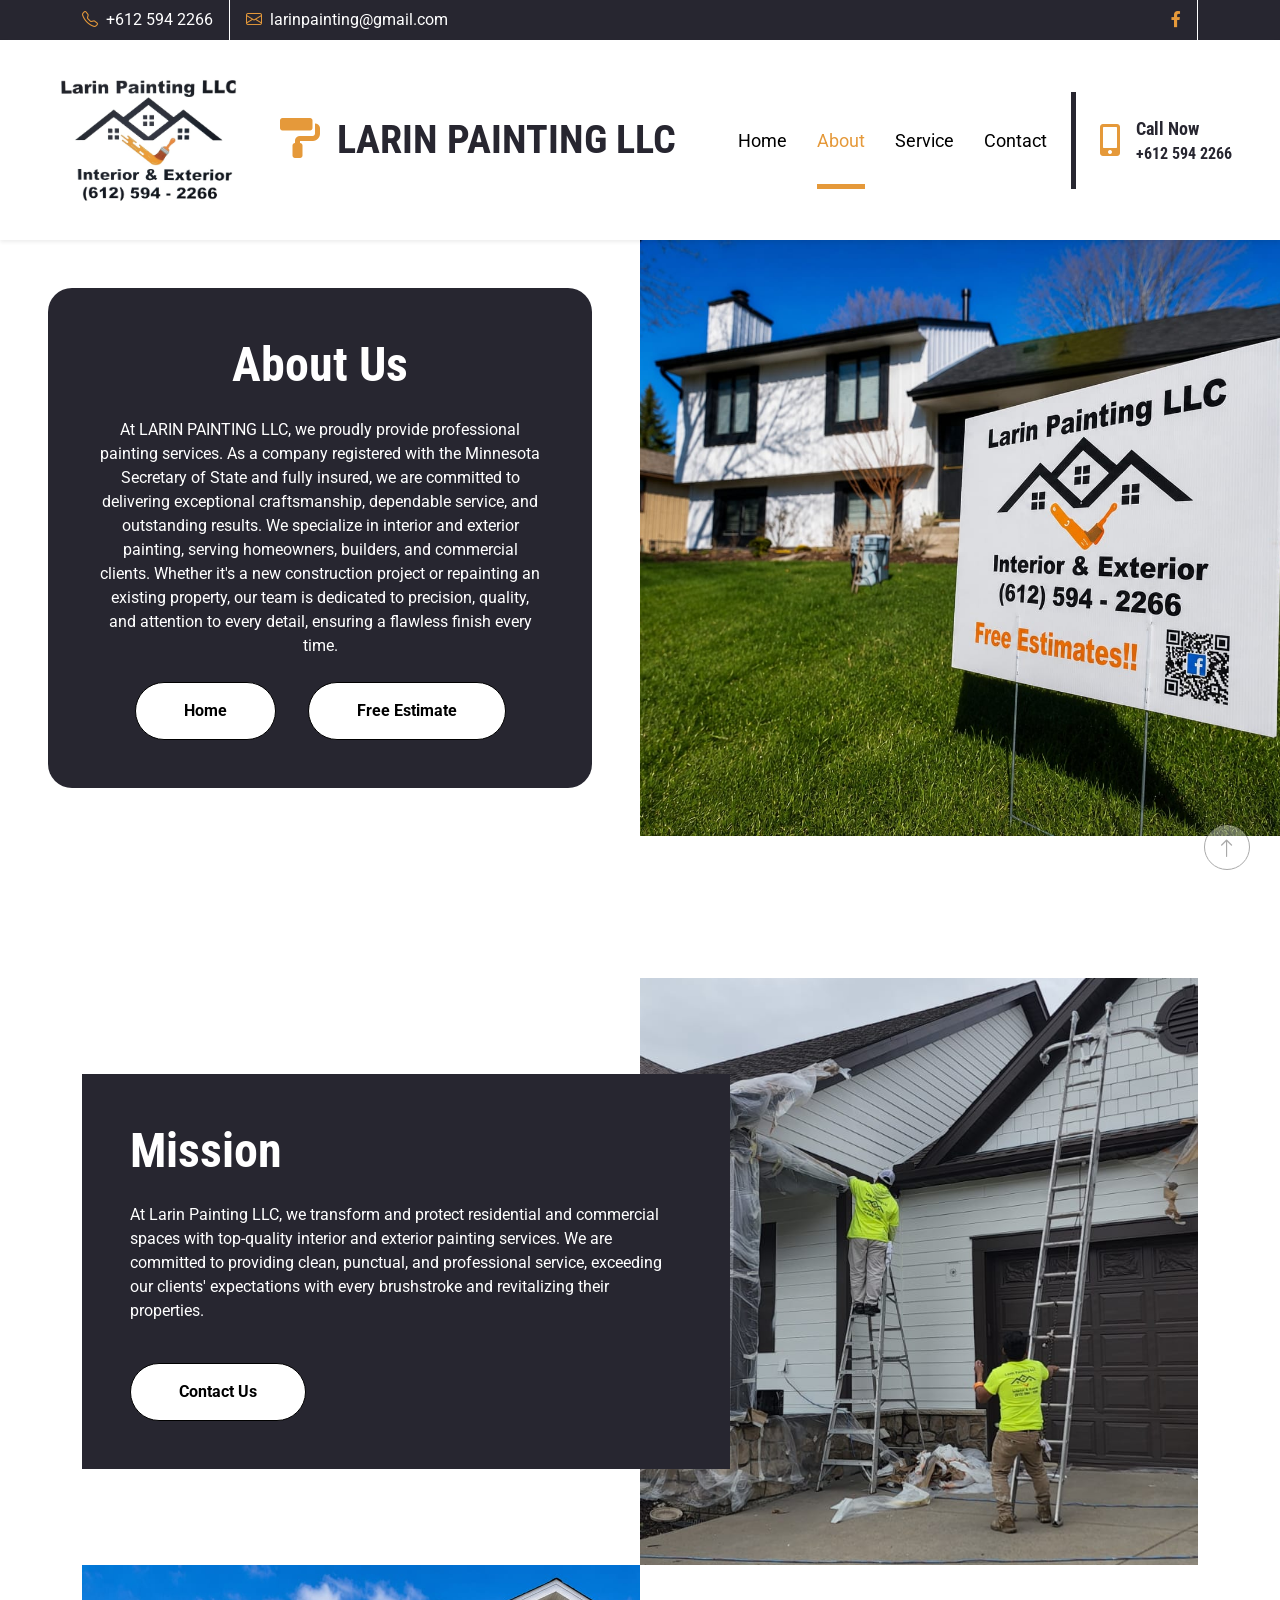
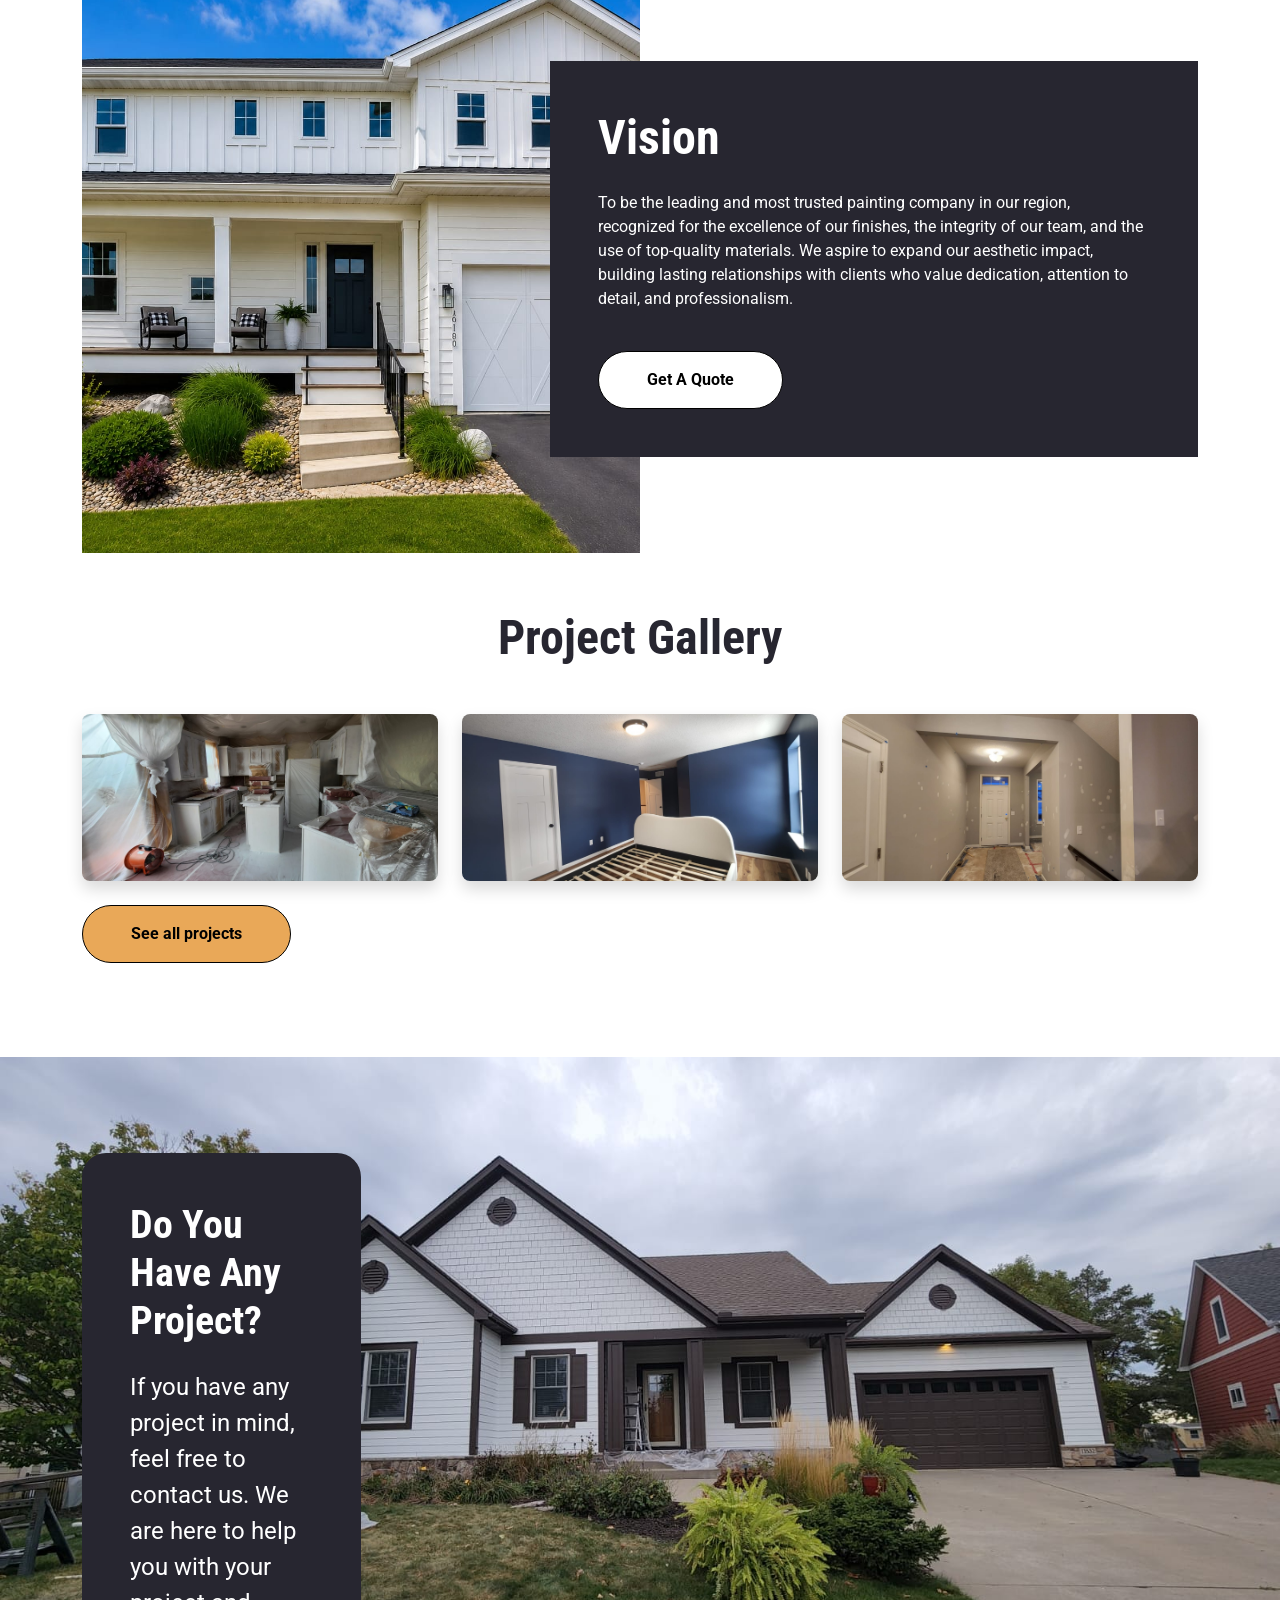
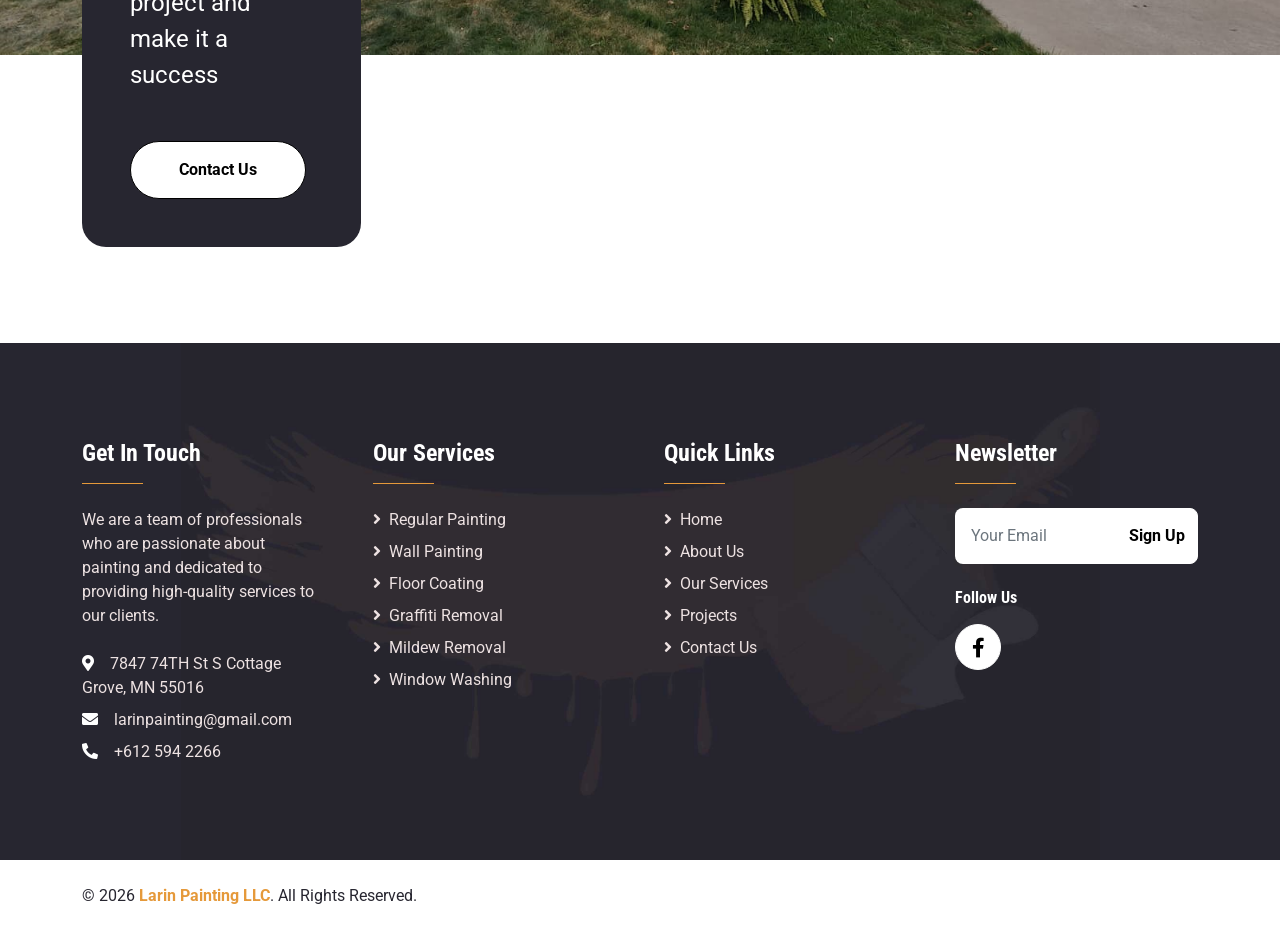
==== commit 73cc66a8: "Agregacion de informacion" ====
--- a/about.html
+++ b/about.html
@@ -61,10 +61,14 @@
           </div>
           <div class="col-md-6 text-center text-lg-end">
             <div class="d-inline-flex align-items-center">
-              <a class="text-body py-2 px-3 border-end border-white" href="">
+              <a
+                class="text-body py-2 px-3 border-end border-white"
+                href="https://www.facebook.com/share/18hxTDZ7yw/"
+                target="_blank"
+              >
                 <i class="fab fa-facebook-f text-secondary"></i>
               </a>
-              <a class="text-body py-2 px-3 border-end border-white" href="">
+              <!-- <a class="text-body py-2 px-3 border-end border-white" href="">
                 <i class="fab fa-twitter text-secondary"></i>
               </a>
               <a class="text-body py-2 px-3 border-end border-white" href="">
@@ -75,7 +79,7 @@
               </a>
               <a class="text-body py-2 ps-3" href="">
                 <i class="fab fa-youtube text-secondary"></i>
-              </a>
+              </a> -->
             </div>
           </div>
         </div>
@@ -158,11 +162,16 @@
             <div class="bg-dark rounded-3 p-4 p-lg-5">
               <h1 class="display-5 text-white mb-4 text-center">About Us</h1>
               <p class="fs-9 text-white mb-4 text-center">
-                We are a professional painting company dedicated to transforming
-                and protecting residential and commercial spaces. Our team of
-                skilled painters is committed to delivering exceptional interior
-                and exterior painting services, ensuring that every project is
-                completed with precision, care, and attention to detail
+                At LARIN PAINTING LLC, we proudly provide professional painting
+                services. As a company registered with the Minnesota Secretary
+                of State and fully insured, we are committed to delivering
+                exceptional craftsmanship, dependable service, and outstanding
+                results. We specialize in interior and exterior painting,
+                serving homeowners, builders, and commercial clients. Whether
+                it's a new construction project or repainting an existing
+                property, our team is dedicated to precision, quality, and
+                attention to every detail, ensuring a flawless finish every
+                time.
               </p>
               <div class="d-flex justify-content-center gap-3">
                 <a
@@ -171,9 +180,9 @@
                   >Home</a
                 >
                 <a
-                  href="contact.html"
+                  href="contact.html#quoteForm"
                   class="btn btn-secondary rounded-pill py-md-3 px-md-5 mx-2"
-                  >Get A Quote</a
+                  >Free Estimate</a
                 >
               </div>
             </div>
@@ -455,8 +464,8 @@
               and dedicated to providing high-quality services to our clients.
             </p>
             <p class="mb-2">
-              <i class="fa fa-map-marker-alt text-primary me-3"></i>123 Street,
-              New York, USA
+              <i class="fa fa-map-marker-alt text-primary me-3"></i>7847 74TH St
+              S Cottage Grove, MN 55016
             </p>
             <p class="mb-2">
               <i class="fa fa-envelope text-primary me-3"></i
@@ -526,17 +535,18 @@
             </form>
             <h6 class="text-primary mt-4 mb-3">Follow Us</h6>
             <div class="d-flex">
-              <a
+              <!-- <a
                 class="btn btn-lg btn-primary btn-lg-square rounded-circle me-2"
                 href="#"
                 ><i class="fab fa-twitter"></i
-              ></a>
+              ></a> -->
               <a
                 class="btn btn-lg btn-primary btn-lg-square rounded-circle me-2"
-                href="#"
+                href="https://www.facebook.com/share/18hxTDZ7yw/"
+                target="_blank"
                 ><i class="fab fa-facebook-f"></i
               ></a>
-              <a
+              <!-- <a
                 class="btn btn-lg btn-primary btn-lg-square rounded-circle me-2"
                 href="#"
                 ><i class="fab fa-linkedin-in"></i
@@ -545,7 +555,7 @@
                 class="btn btn-lg btn-primary btn-lg-square rounded-circle"
                 href="#"
                 ><i class="fab fa-instagram"></i
-              ></a>
+              ></a> -->
             </div>
           </div>
         </div>
@@ -556,9 +566,9 @@
         <div class="row g-0">
           <div class="col-md-6 text-center text-md-start">
             <p class="mb-md-0">
-              Copyright &copy;
+              &copy; 2026
               <a class="text-secondary fw-bold" href="./index.html"
-                >Larin Painting Company</a
+                >Larin Painting LLC</a
               >. All Rights Reserved.
             </p>
           </div>
--- a/css/style.css
+++ b/css/style.css
@@ -157,14 +157,14 @@
 
 .service-item,
 .contact-item {
-  background: url(../img/service.jpg) top center no-repeat;
+  background: url(../img/service.png) top center no-repeat;
   background-size: cover;
   transition: 0.5s;
 }
 
 .service-item:hover,
 .contact-item:hover {
-  background: url(../img/service.jpg) bottom center no-repeat;
+  background: url(../img/service.png) bottom center no-repeat;
   background-size: cover;
 }
 
@@ -173,7 +173,7 @@
   margin-top: -50px;
   width: 100px;
   height: 100px;
-  color: var(--secondary);
+  color: var(--dark);
   background: #ffffff;
   transform: rotate(-45deg);
 }
@@ -197,7 +197,7 @@
 
 .service-item:hover .service-icon div,
 .contact-item:hover .contact-icon div {
-  background: var(--secondary);
+  background: var(--dark);
 }
 
 .service-item:hover .service-icon i,
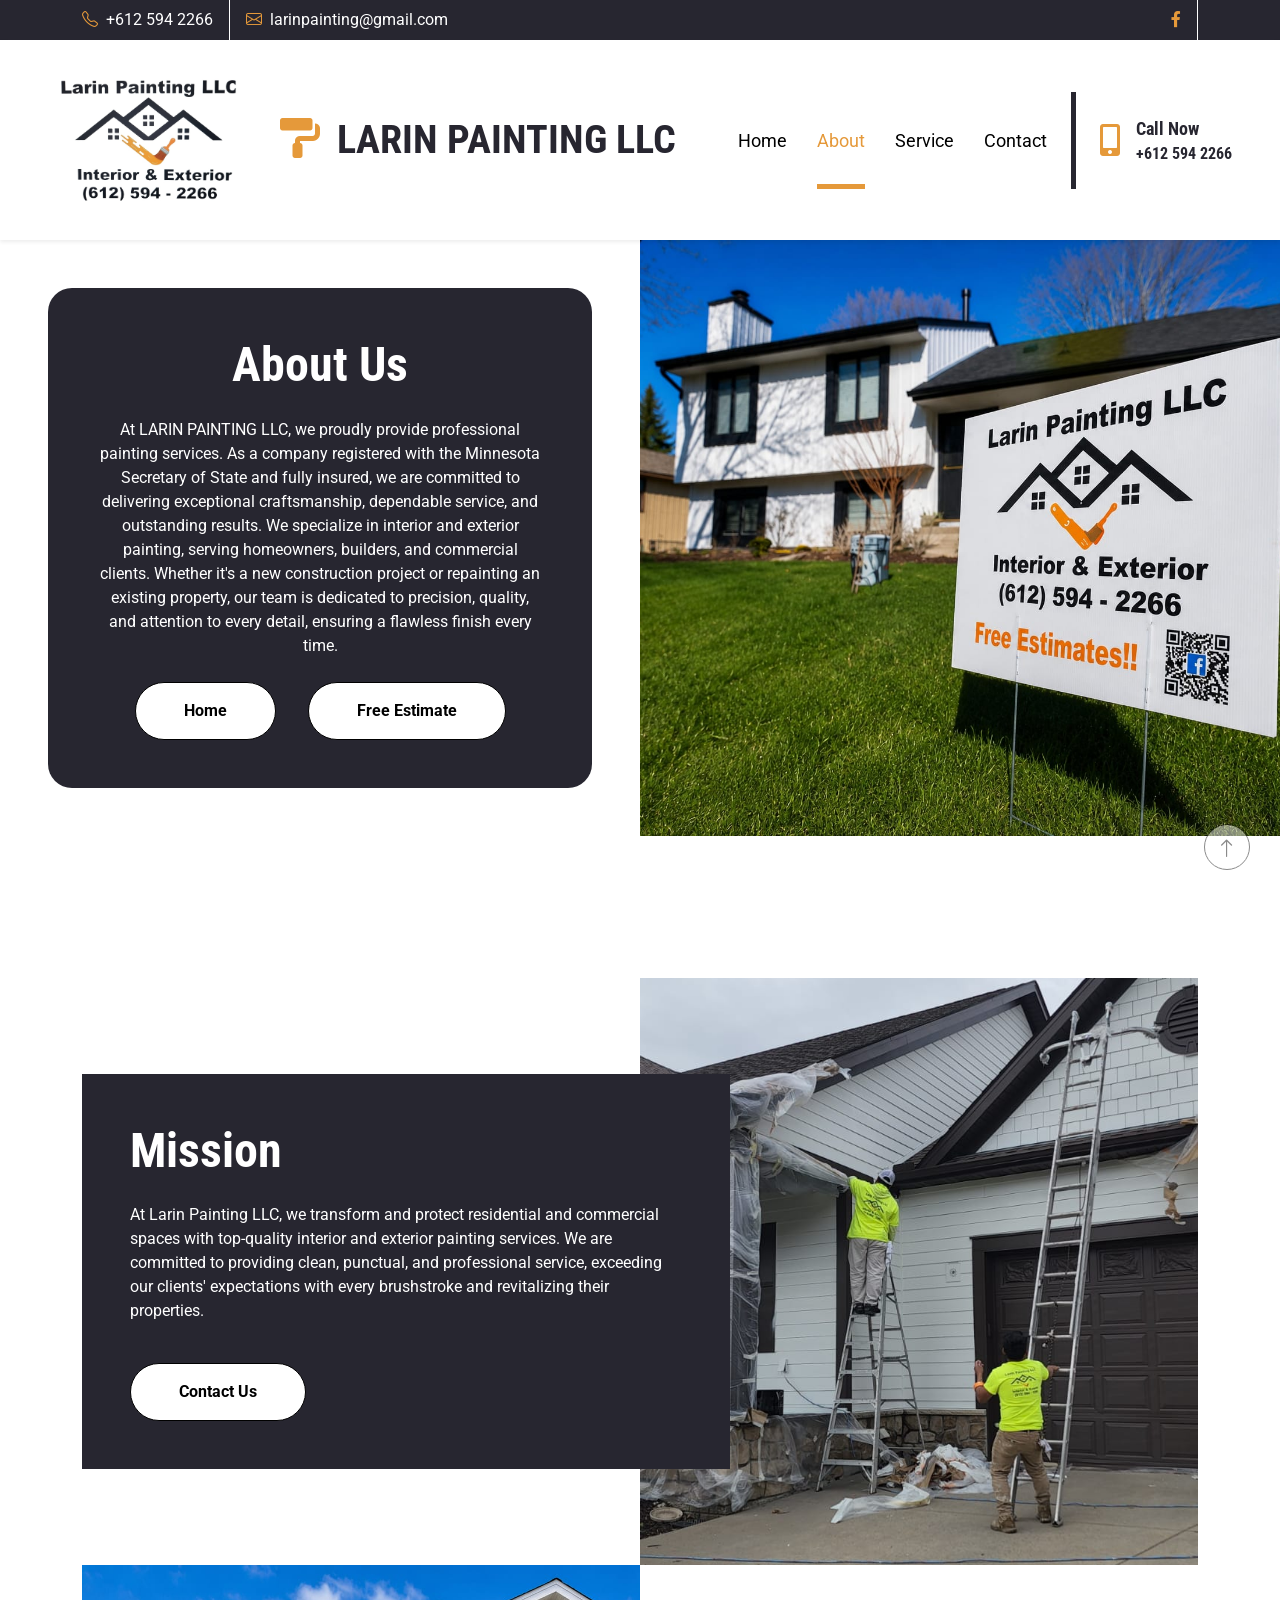
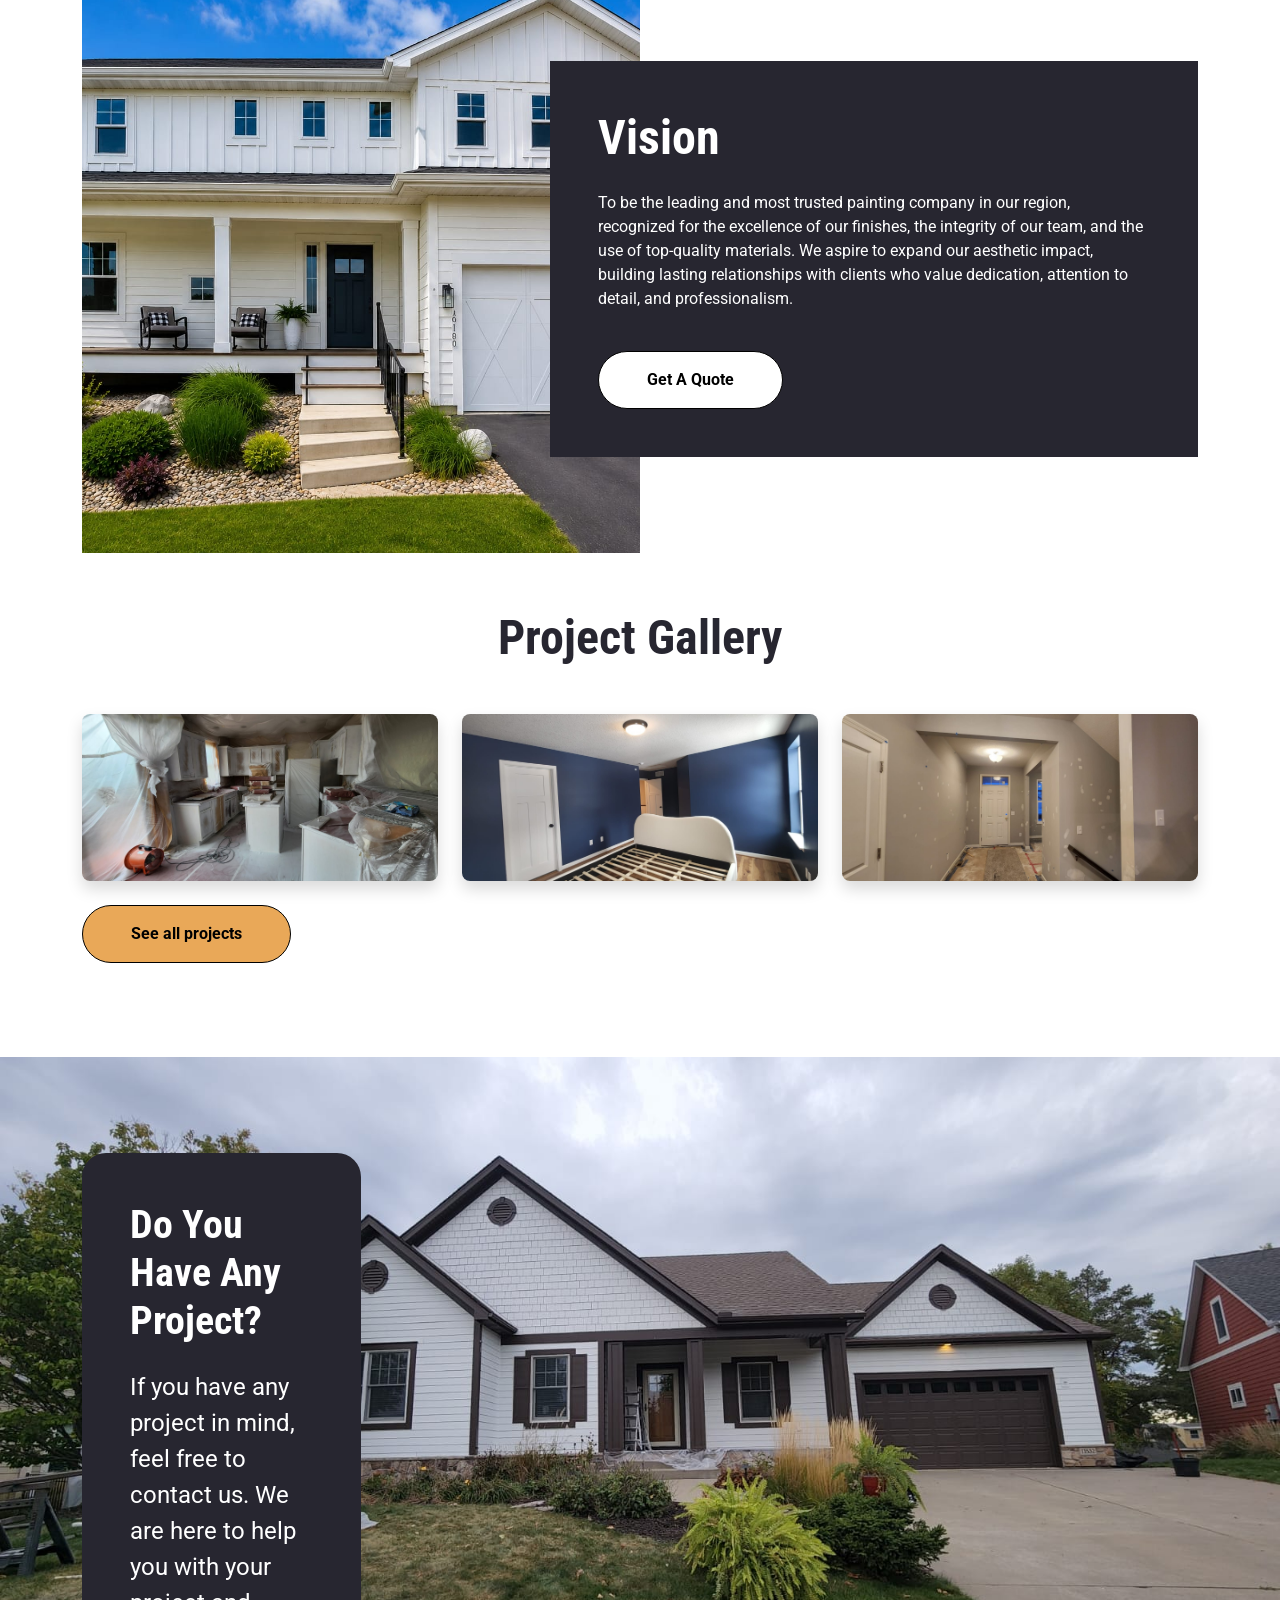
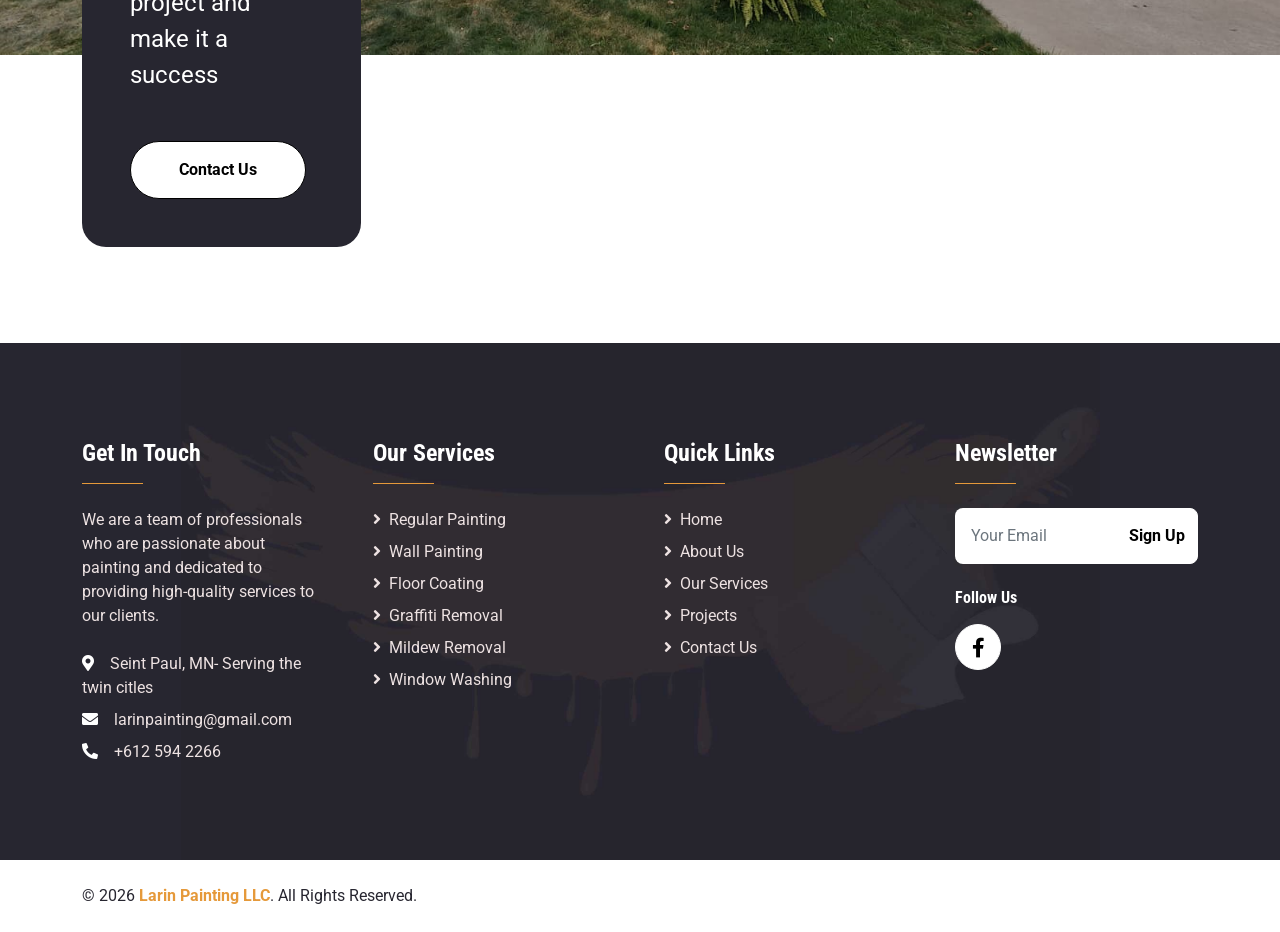
==== commit bdca3410: "Información de Servicios agregados" ====
--- a/about.html
+++ b/about.html
@@ -464,8 +464,8 @@
               and dedicated to providing high-quality services to our clients.
             </p>
             <p class="mb-2">
-              <i class="fa fa-map-marker-alt text-primary me-3"></i>7847 74TH St
-              S Cottage Grove, MN 55016
+              <i class="fa fa-map-marker-alt text-primary me-3"></i>Seint Paul,
+              MN- Serving the twin citles
             </p>
             <p class="mb-2">
               <i class="fa fa-envelope text-primary me-3"></i
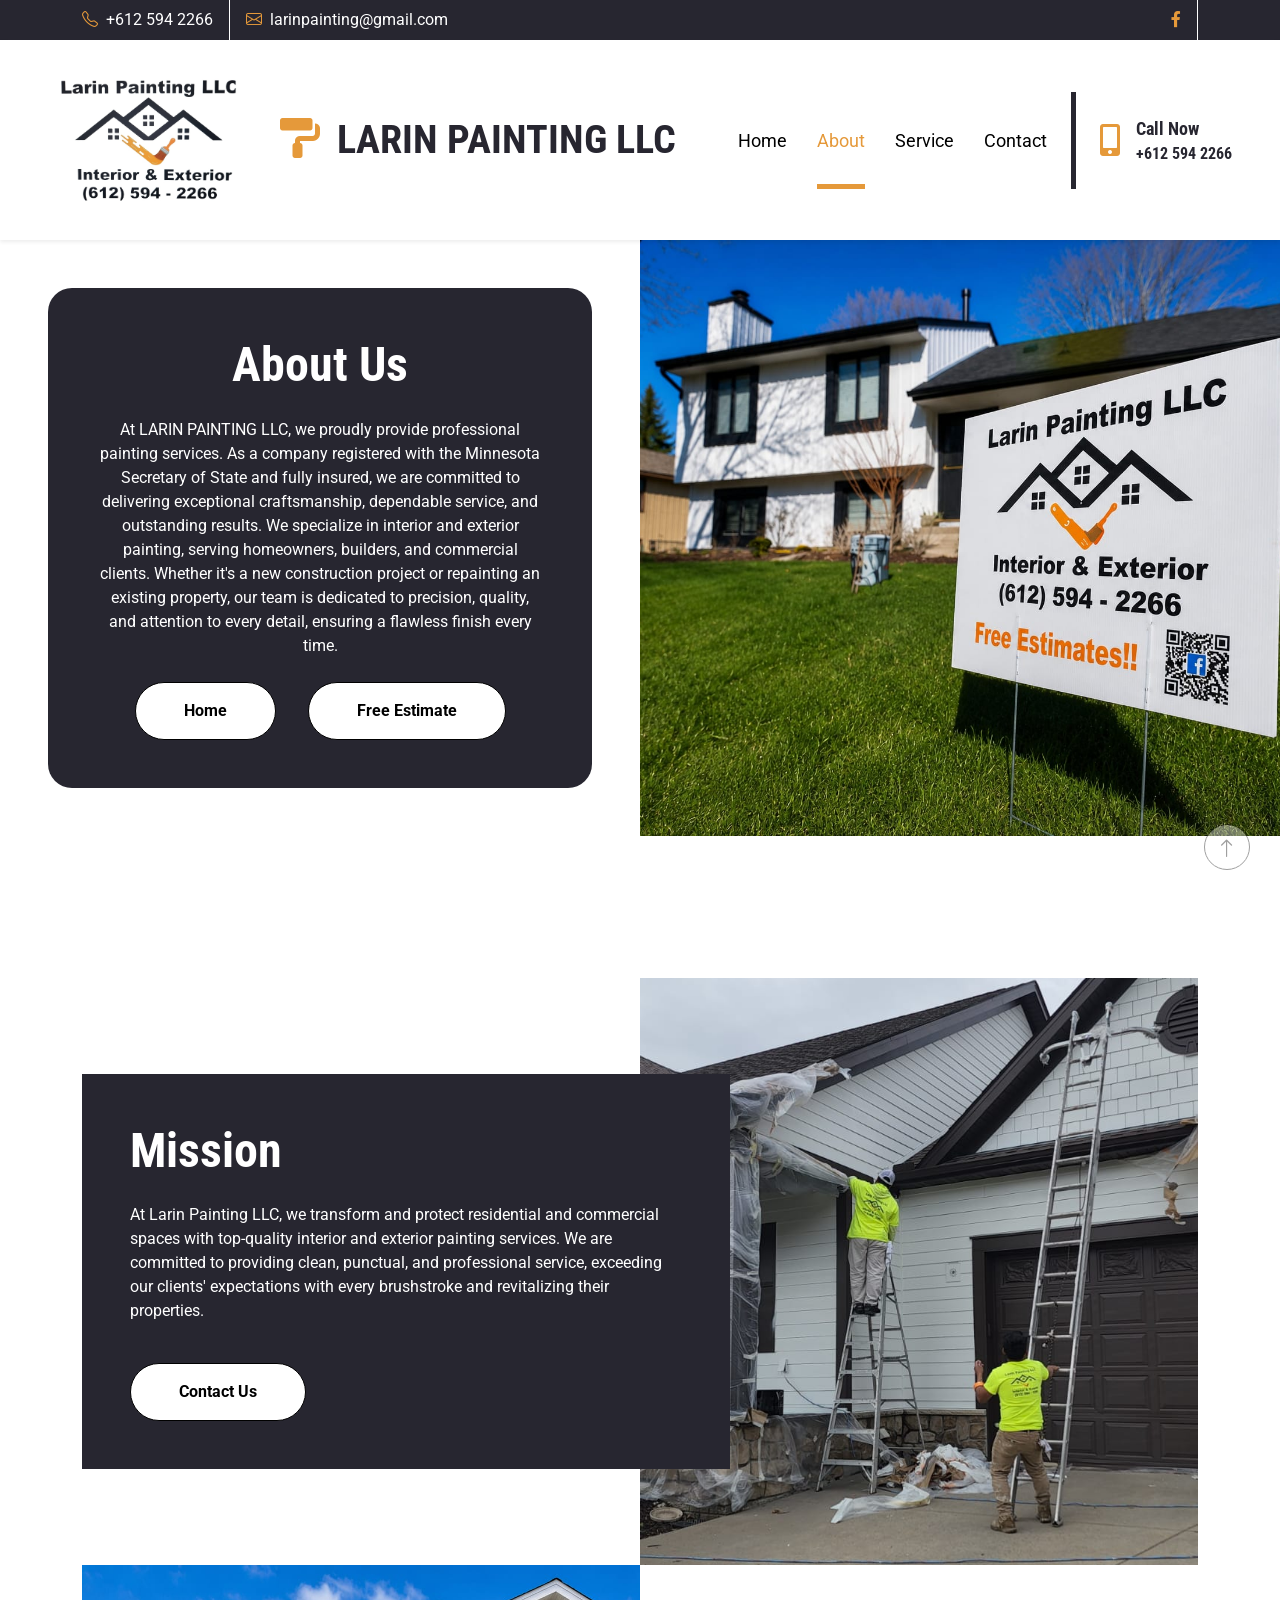
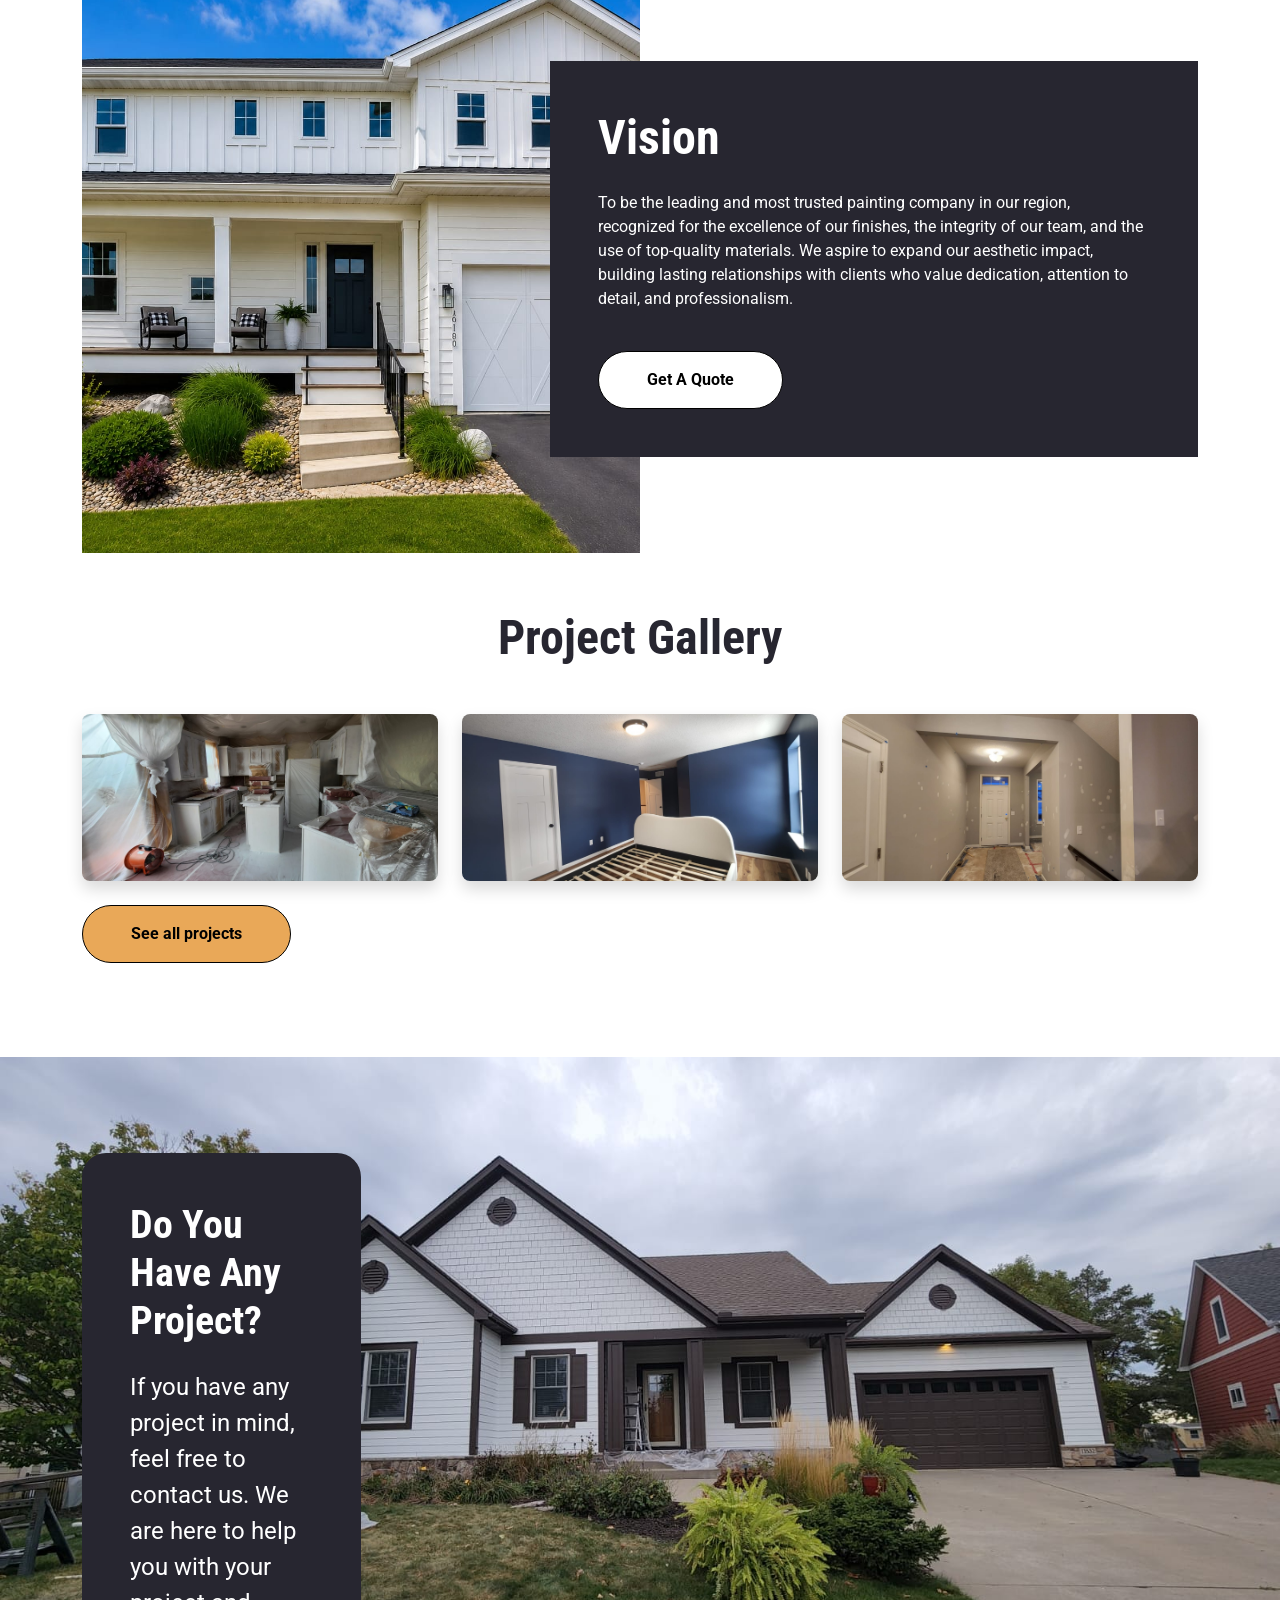
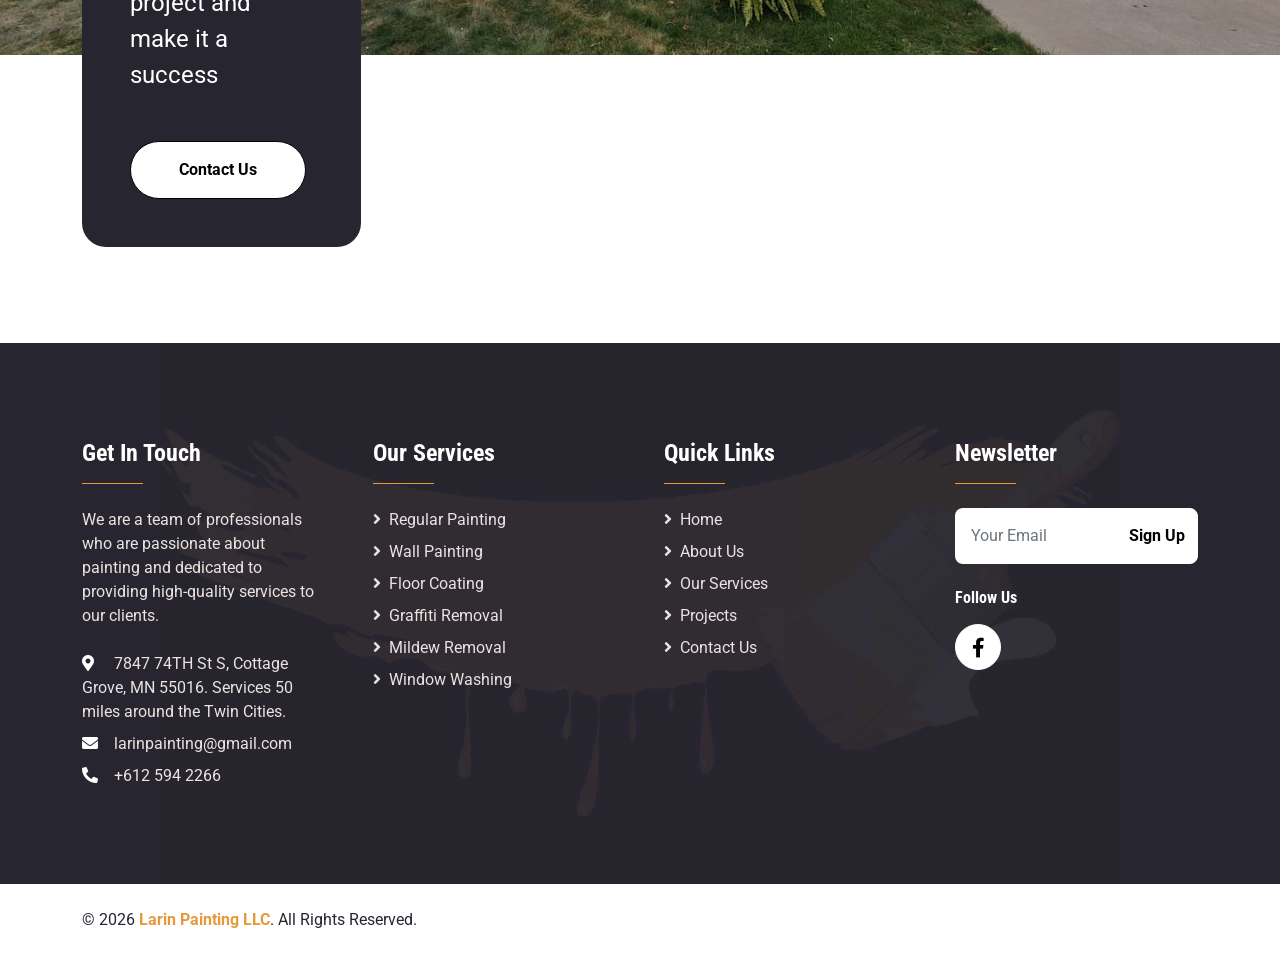
==== commit bcb2c14f: "Nuevas imagenes" ====
--- a/about.html
+++ b/about.html
@@ -464,8 +464,9 @@
               and dedicated to providing high-quality services to our clients.
             </p>
             <p class="mb-2">
-              <i class="fa fa-map-marker-alt text-primary me-3"></i>Seint Paul,
-              MN- Serving the twin citles
+              <i class="fa fa-map-marker-alt text-primary me-3"></i>
+              7847 74TH St S, Cottage Grove, MN 55016. Services 50 miles around
+              the Twin Cities.
             </p>
             <p class="mb-2">
               <i class="fa fa-envelope text-primary me-3"></i
--- a/css/style.css
+++ b/css/style.css
@@ -267,7 +267,7 @@
 }
 
 .bg-testimonial {
-  background:
+  /* background:
     linear-gradient(
       to left,
       var(--primary) 0%,
@@ -275,7 +275,9 @@
       rgba(229, 153, 58, 0.35) 60%,
       rgba(229, 153, 58, 0) 100%
     ),
-    url(../img/testimonial.jpeg) top left no-repeat;
+    url(../img/testimonial.jpeg) top left no-repeat; */
+
+  background: #f5f5f5 !important;
 
   background-size:
     100% 100%,
@@ -285,6 +287,69 @@
     top left;
 }
 
+/* Tarjeta */
+.testimonial-item {
+  background: #fff;
+  border-radius: 25px;
+  padding: 35px;
+  box-shadow: 0 10px 30px rgba(0, 0, 0, 0.08);
+  min-height: 360px;
+  display: flex;
+  flex-direction: column;
+  justify-content: space-between;
+  margin: 15px;
+}
+
+/* Cabecera */
+.testimonial-header {
+  display: flex;
+  align-items: center;
+  gap: 15px;
+  margin-bottom: 20px;
+}
+
+.testimonial-stars {
+  color: #fbbc04;
+  font-size: 22px;
+}
+
+.testimonial-date {
+  color: #777;
+  font-size: 18px;
+}
+
+/* Texto */
+.testimonial-text {
+  font-size: 22px;
+  line-height: 1.8;
+  color: #333;
+  margin: 25px 0;
+}
+
+/* Usuario */
+.testimonial-user {
+  display: flex;
+  align-items: center;
+}
+
+.testimonial-user img {
+  width: 70px;
+  height: 70px;
+  border-radius: 50%;
+  object-fit: cover;
+  margin-right: 18px;
+}
+
+.testimonial-user h5 {
+  margin: 0;
+  font-weight: 700;
+  color: #222;
+}
+
+.testimonial-user small {
+  color: #777;
+}
+
 @media (max-width: 991.98px) {
   .bg-testimonial {
     background:
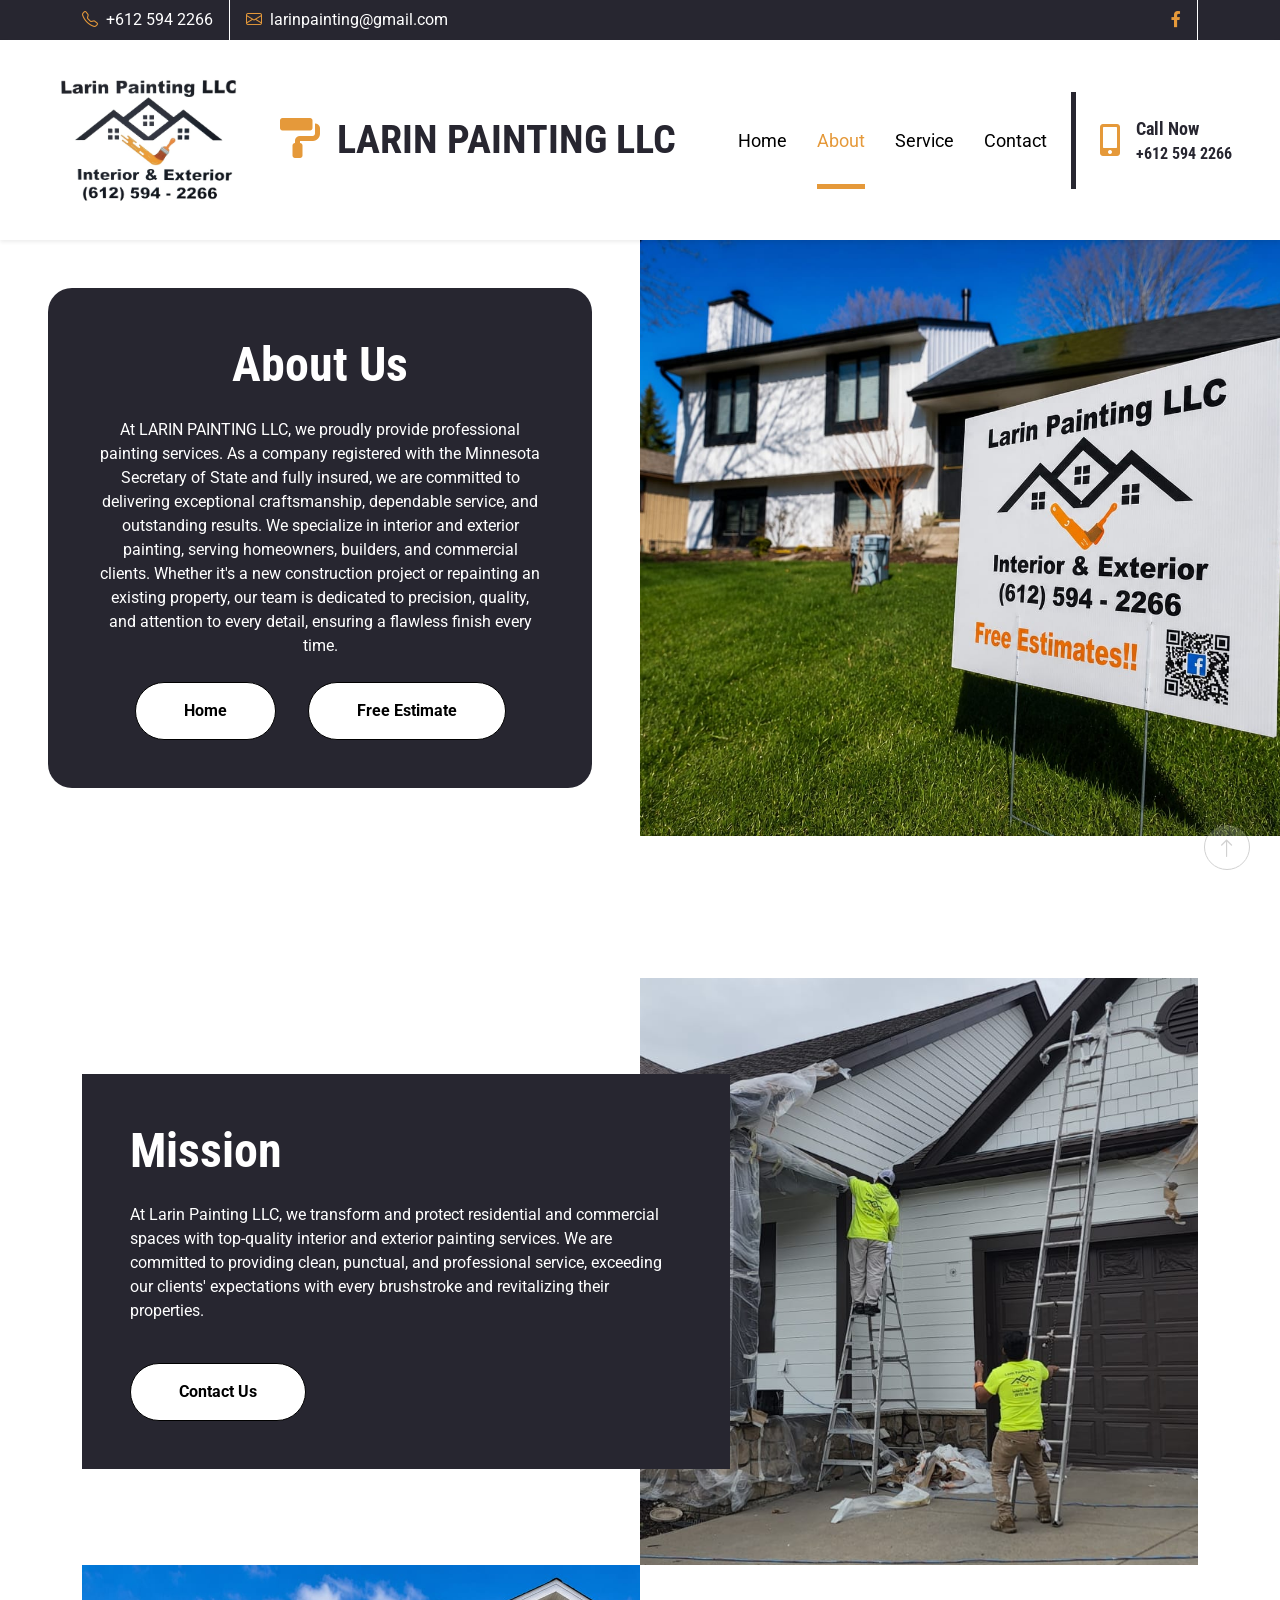
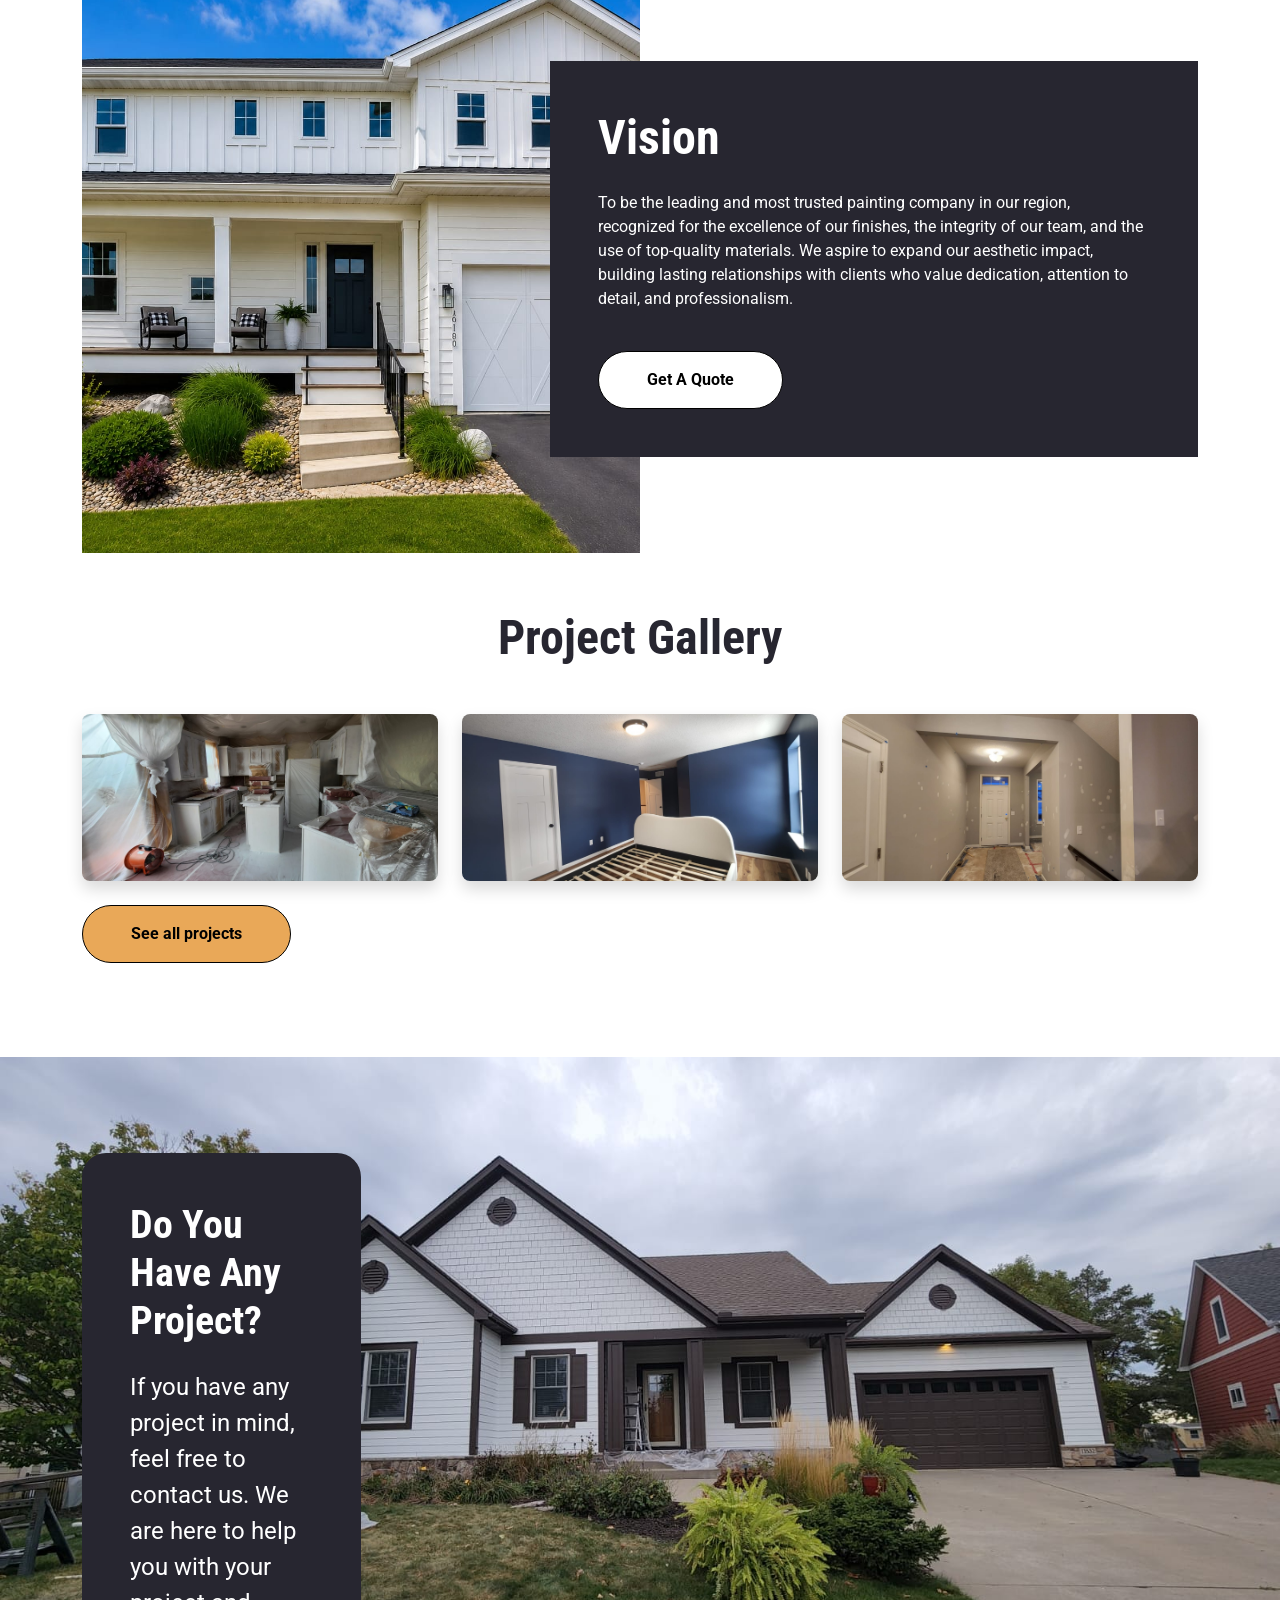
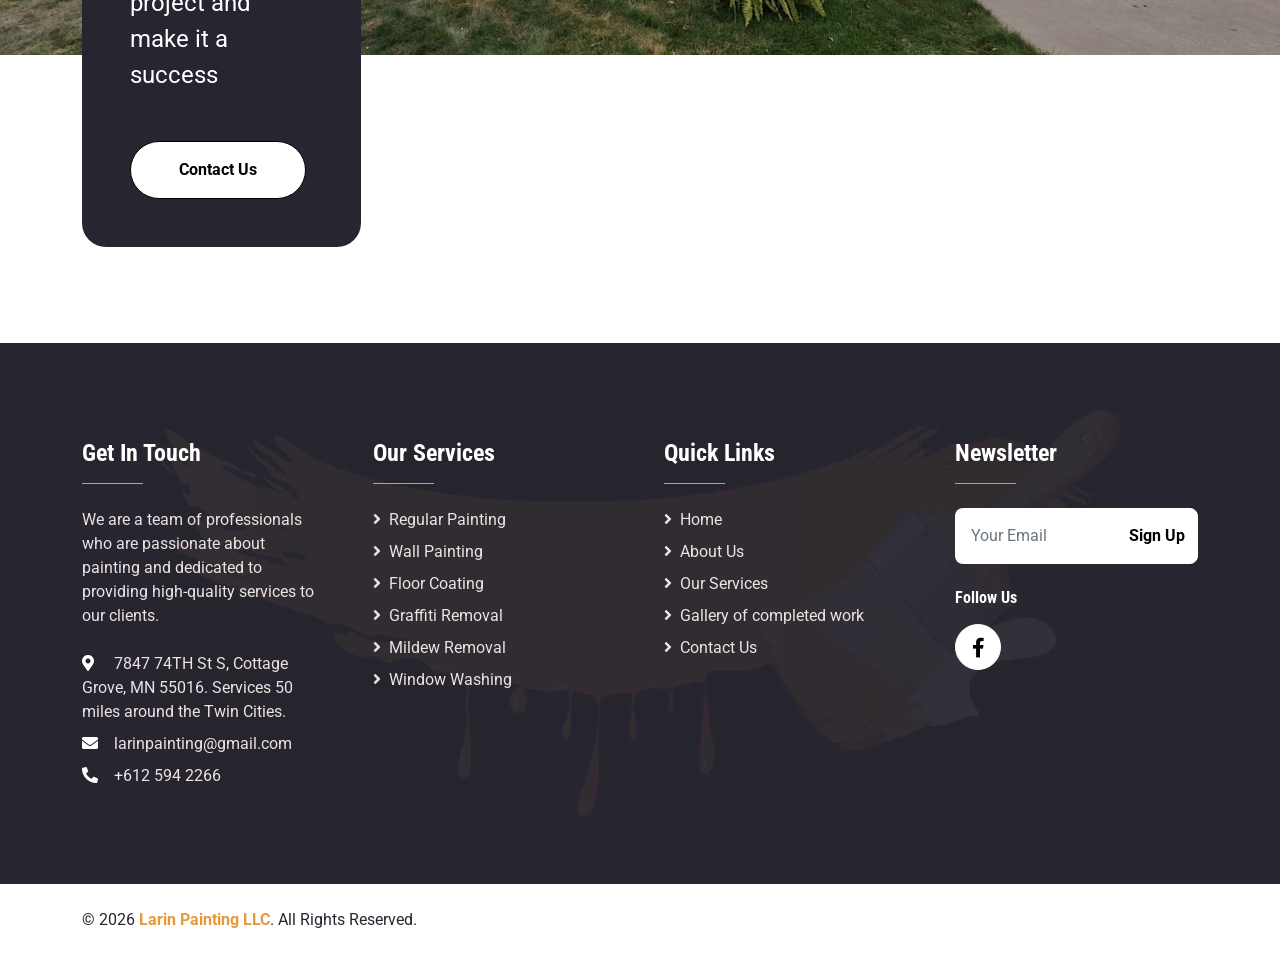
==== commit d7fdc8c6: "Correción de Proyectos" ====
--- a/about.html
+++ b/about.html
@@ -510,11 +510,12 @@
               <a class="text-light mb-2" href="about.html"
                 ><i class="fa fa-angle-right me-2"></i>About Us</a
               >
-              <a class="text-light mb-2" href="services.html"
+              <a class="text-light mb-2" href="service.html"
                 ><i class="fa fa-angle-right me-2"></i>Our Services</a
               >
               <a class="text-light mb-2" href="projects.html"
-                ><i class="fa fa-angle-right me-2"></i>Projects</a
+                ><i class="fa fa-angle-right me-2"></i>Gallery of completed
+                work</a
               >
               <a class="text-light" href="contact.html"
                 ><i class="fa fa-angle-right me-2"></i>Contact Us</a
